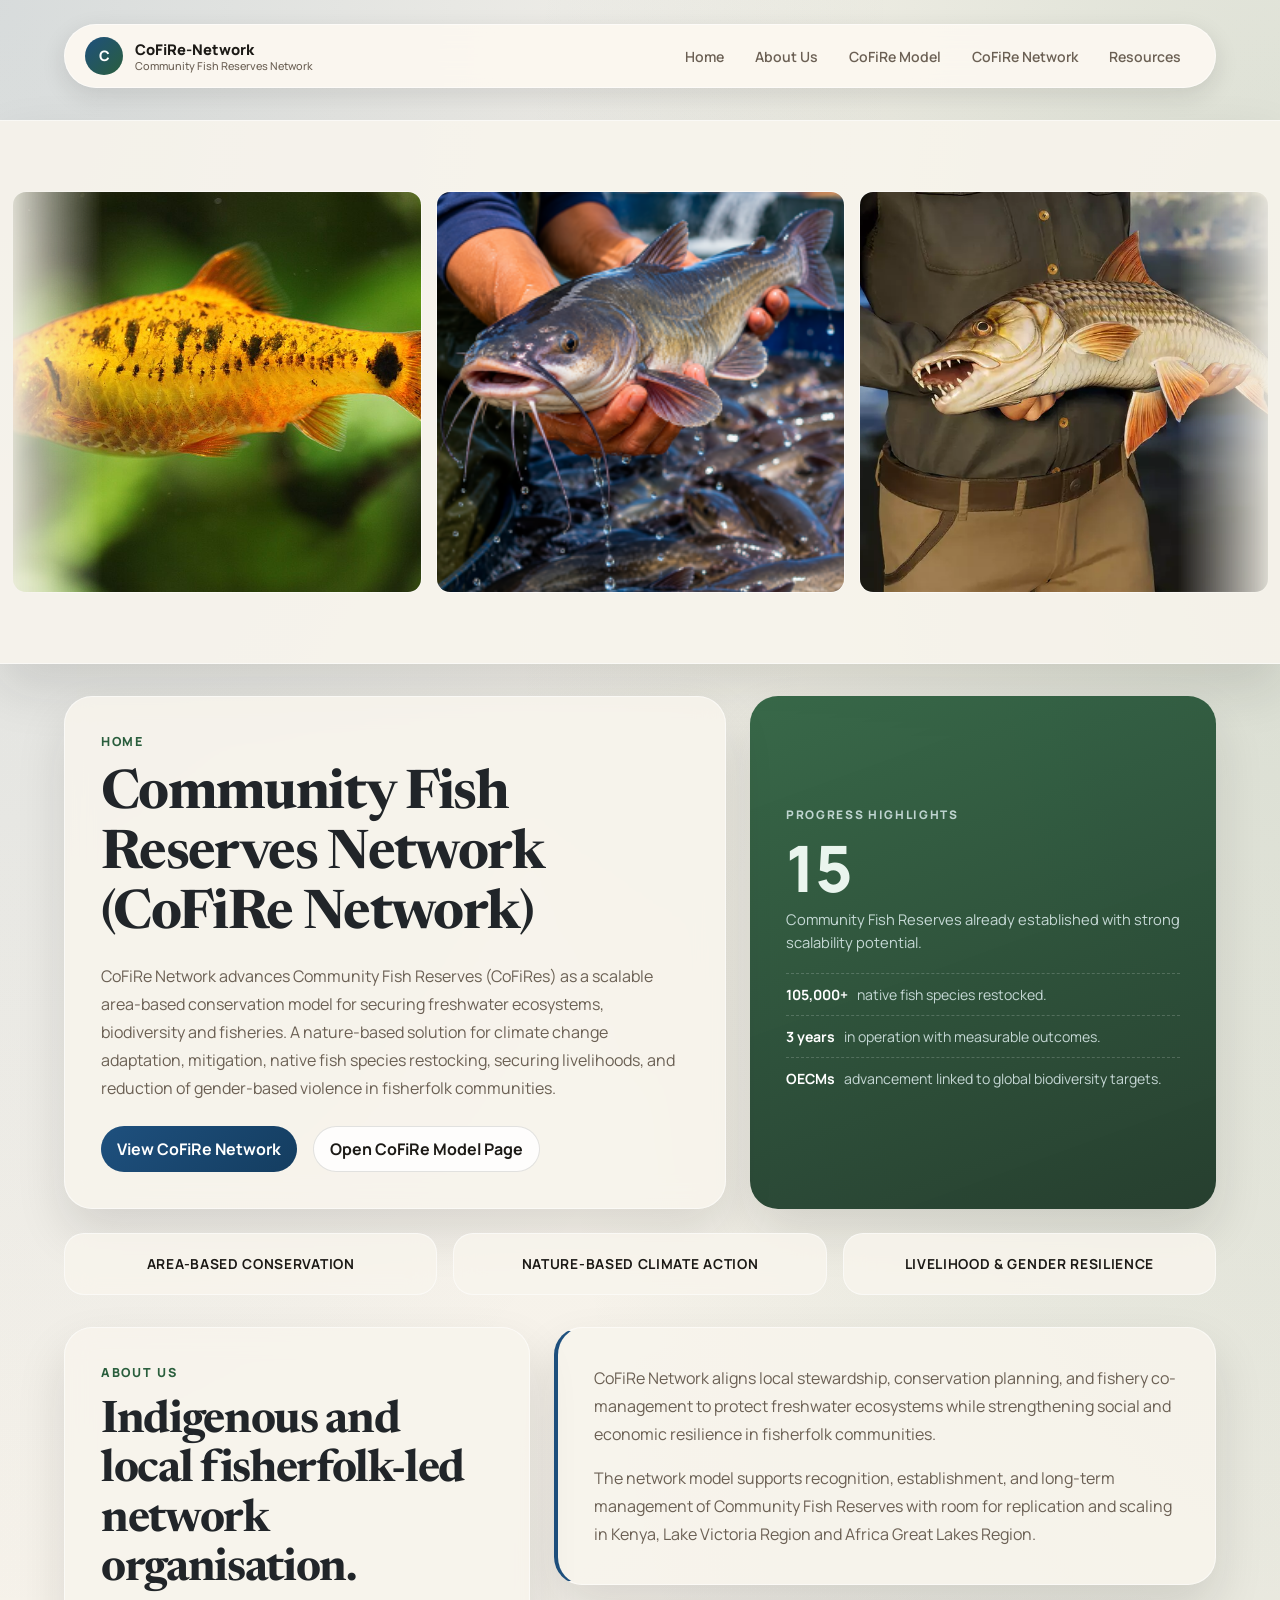
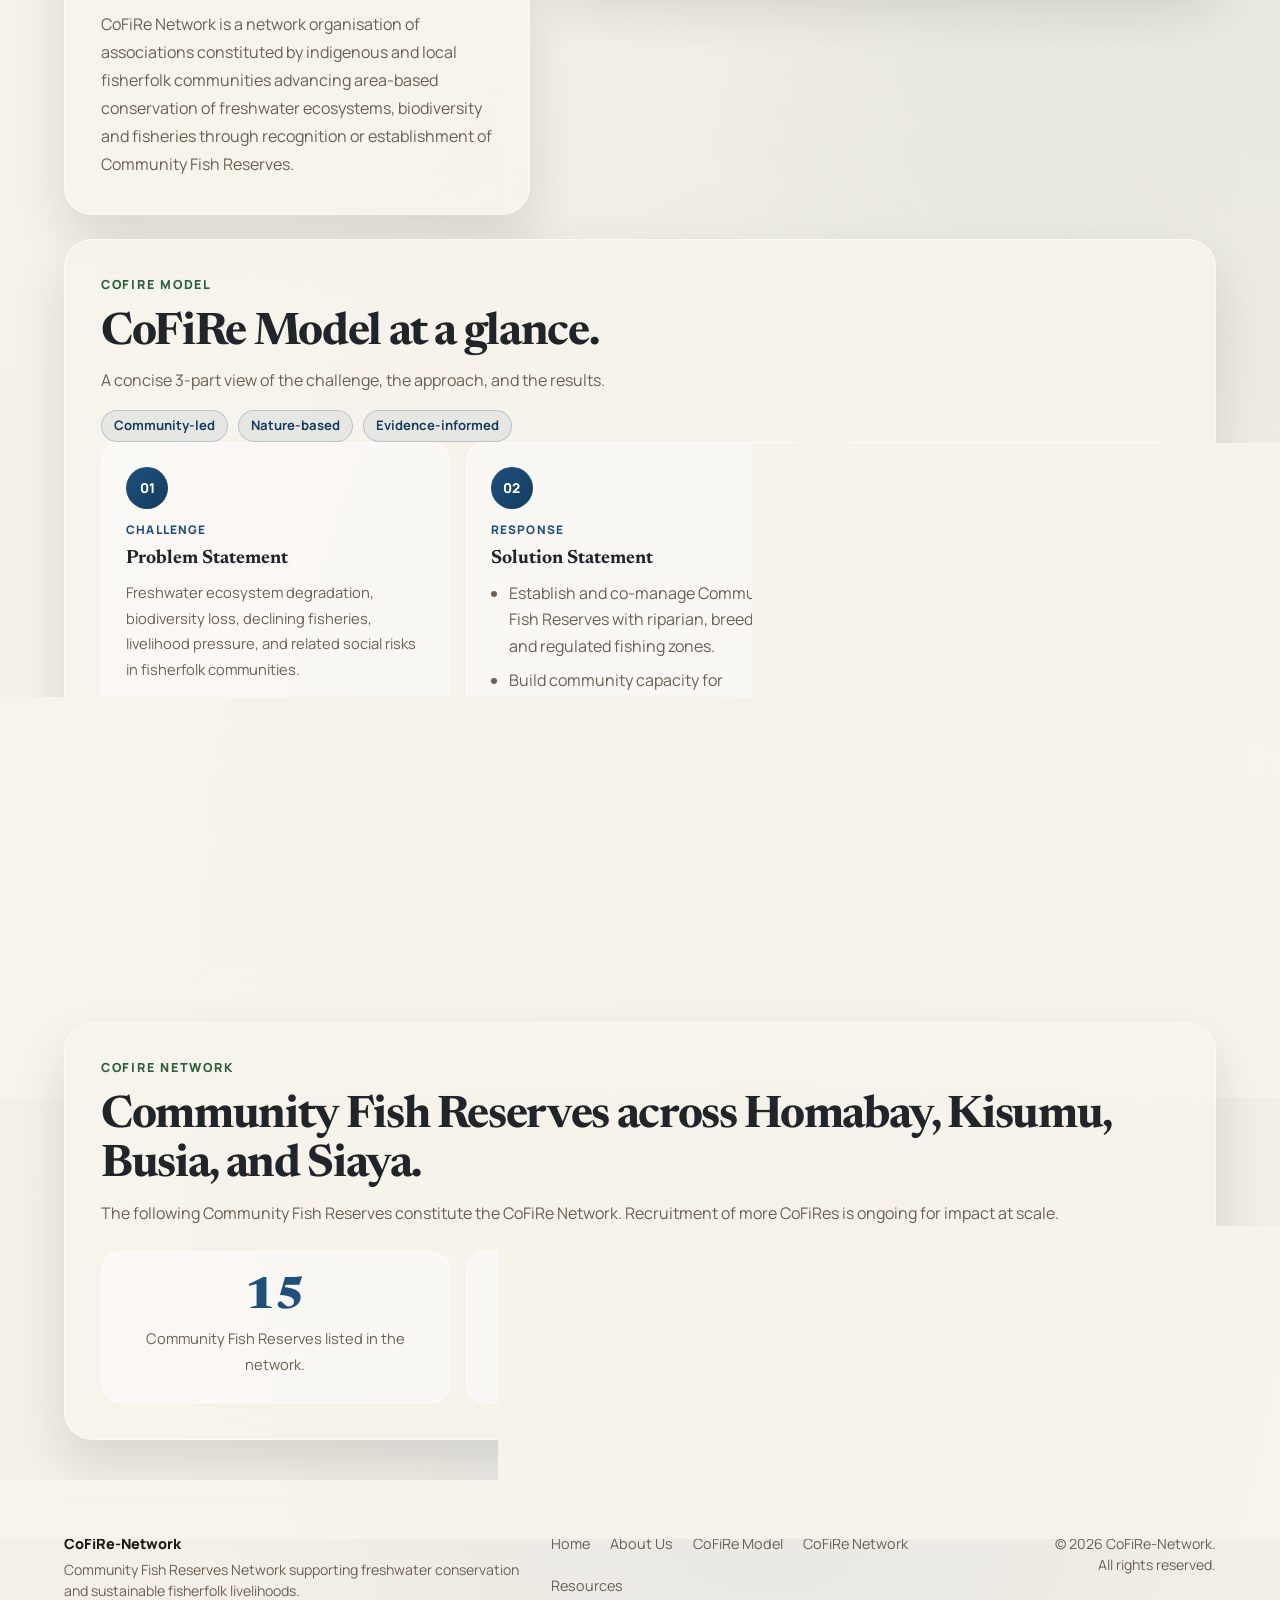
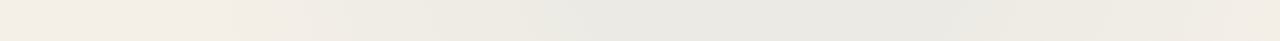
==== index.html @ bcab5641 "Resources in its own page Adding resource page removing from home page, restyling button" ====
<!DOCTYPE html>
<html lang="en">
  <head>
    <meta charset="UTF-8" />
    <meta name="viewport" content="width=device-width, initial-scale=1.0" />
    <meta http-equiv="Cache-Control" content="no-cache, no-store, must-revalidate" />
    <meta http-equiv="Pragma" content="no-cache" />
    <meta http-equiv="Expires" content="0" />
    <title>CoFiRe-Network | Community Fish Reserves Network</title>
    <meta name="description" content="Community Fish Reserves Network (CoFiRe-Network) supports community-led freshwater conservation, sustainable fishing livelihoods, and ecosystem protection." />
    <link rel="preconnect" href="https://fonts.googleapis.com" />
    <link rel="preconnect" href="https://fonts.gstatic.com" crossorigin />
    <link href="https://fonts.googleapis.com/css2?family=Manrope:wght@400;500;700;800&family=Newsreader:opsz,wght@6..72,500;6..72,700&display=swap" rel="stylesheet" />
    <link href="https://cdn.jsdelivr.net/npm/bootstrap@5.3.0/dist/css/bootstrap.min.css" rel="stylesheet" />
    <script>
      window.__assetVersion = Date.now().toString();
      document.write('<link rel="stylesheet" href="css/index.css?v=' + window.__assetVersion + '">');
    </script>
  </head>
  <body>
    <div class="page-shell">
      <div id="site-header"></div>

      <main id="top">

        <!-- Photo Runner -->
        <section class="photo-runner-section reveal" aria-label="Photo gallery">
          <div class="photo-runner" role="region" aria-label="Running photos of conservation work">
            <div class="photo-track">
              <figure class="photo-item"><img src="images/photo-1.jpg" alt="Fishing boats on calm lake waters" loading="lazy" /></figure>
              <figure class="photo-item"><img src="images/photo-2.jpg" alt="Local fishers preparing nets at shoreline" loading="lazy" /></figure>
              <figure class="photo-item"><img src="images/photo-3.jpg" alt="Community members in conservation discussion" loading="lazy" /></figure>
              <figure class="photo-item"><img src="images/photo-4.jpg" alt="Wetland vegetation and fish habitat" loading="lazy" /></figure>
              <figure class="photo-item"><img src="images/photo-5.jpg" alt="Small boat near mangrove shoreline" loading="lazy" /></figure>
              <figure class="photo-item"><img src="images/photo-6.jpg" alt="Sunset over freshwater conservation area" loading="lazy" /></figure>
              <figure class="photo-item" aria-hidden="true"><img src="images/photo-1.jpg" alt="" loading="lazy" /></figure>
              <figure class="photo-item" aria-hidden="true"><img src="images/photo-2.jpg" alt="" loading="lazy" /></figure>
              <figure class="photo-item" aria-hidden="true"><img src="images/photo-3.jpg" alt="" loading="lazy" /></figure>
              <figure class="photo-item" aria-hidden="true"><img src="images/photo-4.jpg" alt="" loading="lazy" /></figure>
              <figure class="photo-item" aria-hidden="true"><img src="images/photo-5.jpg" alt="" loading="lazy" /></figure>
              <figure class="photo-item" aria-hidden="true"><img src="images/photo-6.jpg" alt="" loading="lazy" /></figure>
            </div>
          </div>
        </section>

        <!-- Hero -->
        <section class="mb-4 reveal" id="home">
          <div class="row g-4 align-items-stretch hero-section">
            <div class="col-lg-7">
              <div class="card h-100">
                <div class="card-body d-flex flex-column justify-content-center">
                  <p class="eyebrow">Home</p>
                  <h1 class="mb-3">Community Fish Reserves Network (CoFiRe Network)</h1>
                  <p class="section-lead mb-3">
                    CoFiRe Network advances Community Fish Reserves (CoFiRes) as a scalable area-based conservation model for securing freshwater ecosystems, biodiversity and fisheries. A nature-based solution for climate change adaptation, mitigation, native fish species restocking, securing livelihoods, and reduction of gender-based violence in fisherfolk communities.
                  </p>
                  <div class="d-flex flex-wrap gap-3 mt-2">
                    <a class="btn btn-primary" href="cofire-network.html">View CoFiRe Network</a>
                    <a class="btn btn-outline-secondary" href="cofire-model.html">Open CoFiRe Model Page</a>
                  </div>
                </div>
              </div>
            </div>
            <div class="col-lg-5">
              <div class="hero-aside">
                <p class="hero-aside-title">Progress highlights</p>
                <p class="hero-big">15</p>
                <p class="hero-note">Community Fish Reserves already established with strong scalability potential.</p>
                <ul class="hero-list">
                  <li><strong>105,000+</strong> native fish species restocked.</li>
                  <li><strong>3 years</strong> in operation with measurable outcomes.</li>
                  <li><strong>OECMs</strong> advancement linked to global biodiversity targets.</li>
                </ul>
              </div>
            </div>
          </div>
        </section>

        <!-- Manifesto -->
        <div class="manifesto-strip reveal" aria-label="Key focus areas">
          <div class="manifesto-item">Area-based conservation</div>
          <div class="manifesto-item">Nature-based climate action</div>
          <div class="manifesto-item">Livelihood &amp; gender resilience</div>
        </div>

        <!-- About -->
        <section class="mb-4 reveal" id="about">
          <div class="row g-4 align-items-start">
            <div class="col-lg-5">
              <div class="card h-100">
                <div class="card-body">
                  <p class="eyebrow">About Us</p>
                  <h2 class="mb-3">Indigenous and local fisherfolk-led network organisation.</h2>
                  <p class="section-lead mb-0">
                    CoFiRe Network is a network organisation of associations constituted by indigenous and local fisherfolk communities advancing area-based conservation of freshwater ecosystems, biodiversity and fisheries through recognition or establishment of Community Fish Reserves.
                  </p>
                </div>
              </div>
            </div>
            <div class="col-lg-7">
              <div class="section-body">
                <p>
                  CoFiRe Network aligns local stewardship, conservation planning, and fishery co-management to protect freshwater ecosystems while strengthening social and economic resilience in fisherfolk communities.
                </p>
                <p>
                  The network model supports recognition, establishment, and long-term management of Community Fish Reserves with room for replication and scaling in Kenya, Lake Victoria Region and Africa Great Lakes Region.
                </p>
              </div>
            </div>
          </div>
        </section>

        <!-- CoFiRe Model Preview -->
        <section class="mb-4 reveal" id="model">
          <div class="card">
            <div class="card-body">
              <p class="eyebrow">CoFiRe Model</p>
              <h2 class="mb-2">CoFiRe Model at a glance.</h2>
              <p class="section-lead mb-3">A concise 3-part view of the challenge, the approach, and the results.</p>
              <div class="model-pill-row">
                <span>Community-led</span>
                <span>Nature-based</span>
                <span>Evidence-informed</span>
              </div>
              <div class="row g-3 mb-4">
                <div class="col-md-4">
                  <div class="impact-stat">
                    <div class="model-badge">01</div>
                    <p class="model-kicker">Challenge</p>
                    <h3 style="font-family:'Newsreader',Georgia,serif;font-size:1.2rem;font-weight:700;margin-bottom:10px;">Problem Statement</h3>
                    <p class="section-lead mb-0" style="font-size:0.92rem;">Freshwater ecosystem degradation, biodiversity loss, declining fisheries, livelihood pressure, and related social risks in fisherfolk communities.</p>
                  </div>
                </div>
                <div class="col-md-4">
                  <div class="impact-stat">
                    <div class="model-badge">02</div>
                    <p class="model-kicker">Response</p>
                    <h3 style="font-family:'Newsreader',Georgia,serif;font-size:1.2rem;font-weight:700;margin-bottom:10px;">Solution Statement</h3>
                    <ul class="model-list">
                      <li>Establish and co-manage Community Fish Reserves with riparian, breeding, and regulated fishing zones.</li>
                      <li>Build community capacity for monitoring, protection, and sustainable fisheries governance.</li>
                      <li>Scale through legal recognition, OECM alignment, and network expansion.</li>
                    </ul>
                  </div>
                </div>
                <div class="col-md-4">
                  <div class="impact-stat">
                    <div class="model-badge">03</div>
                    <p class="model-kicker">Impact</p>
                    <h3 style="font-family:'Newsreader',Georgia,serif;font-size:1.2rem;font-weight:700;margin-bottom:10px;">Achievements</h3>
                    <ul class="model-list">
                      <li>15 Community Fish Reserves established in 3 years.</li>
                      <li>Over 105,000 native fish species restocked.</li>
                      <li>Improved fishing practices, habitat condition, and local stewardship.</li>
                    </ul>
                  </div>
                </div>
              </div>
              <div class="pt-3 border-top d-flex align-items-center gap-4 flex-wrap" style="border-color:var(--line)\!important;">
                <a class="btn btn-primary" href="cofire-model.html">Read Full CoFiRe Model</a>
                <p class="section-lead mb-0" style="font-size:0.9rem;">See the complete problem statement, solution architecture, and full achievement details.</p>
              </div>
            </div>
          </div>
        </section>

        <section class="mb-4 reveal" id="network">
          <div class="card">
            <div class="card-body">
              <p class="eyebrow">CoFiRe Network</p>
              <h2 class="mb-2">Community Fish Reserves across Homabay, Kisumu, Busia, and Siaya.</h2>
              <p class="section-lead mb-4">The following Community Fish Reserves constitute the CoFiRe Network. Recruitment of more CoFiRes is ongoing for impact at scale.</p>
              <div class="row g-3">
                <div class="col-md-4">
                  <div class="impact-stat text-center">
                    <span class="stat-number">15</span>
                    <span class="section-lead" style="font-size:0.92rem;">Community Fish Reserves listed in the network.</span>
                  </div>
                </div>
                <div class="col-md-4">
                  <div class="impact-stat text-center">
                    <span class="stat-number">4</span>
                    <span class="section-lead" style="font-size:0.92rem;">Counties represented in the current network.</span>
                  </div>
                </div>
                <div class="col-md-4">
                  <div class="impact-stat d-flex flex-column justify-content-center">
                    <a href="cofire-network.html" class="btn btn-primary w-100">View Full CoFiRe Network Map &amp; Table</a>
                  </div>
                </div>
              </div>
            </div>
          </div>
        </section>

      </main>

      <div id="site-footer"></div>
    </div>

    <script src="https://cdn.jsdelivr.net/npm/bootstrap@5.3.0/dist/js/bootstrap.bundle.min.js"></script>
    <script>
      (function () {
        const v = window.__assetVersion || Date.now().toString();
        const loadScript = (src) => new Promise((resolve, reject) => {
          const s = document.createElement('script');
          s.src = src + '?v=' + v;
          s.onload = resolve;
          s.onerror = reject;
          document.body.appendChild(s);
        });
        loadScript('js/layout.js').then(() => loadScript('js/index.js')).catch(e => console.error('Asset loading failed:', e));
      })();
    </script>
  </body>
</html>
---- css/index.css ----
/* ===== BRAND TOKENS ===== */
:root {
  --bs-primary: #1e507e;
  --bs-primary-rgb: 30, 80, 126;
  --bg: #f4f0e8;
  --surface: rgba(248, 244, 236, 0.88);
  --text: #1c1a16;
  --muted: #6b6054;
  --line: rgba(28, 26, 22, 0.12);
  --accent: #1e507e;
  --accent-dark: #143d60;
  --forest: #2a5e3d;
  --shadow: 0 24px 50px rgba(28, 26, 22, 0.12);
  --radius-lg: 28px;
  --radius-md: 20px;
  --radius-sm: 14px;
  --page-pad: clamp(16px, 5vw, 80px);
}

html { scroll-behavior: smooth; }

body {
  font-family: 'Manrope', 'Avenir Next', 'Segoe UI', sans-serif;
  color: var(--text);
  background:
    radial-gradient(ellipse 70% 50% at 0% 0%, rgba(30, 80, 126, 0.15), transparent),
    radial-gradient(ellipse 60% 60% at 100% 15%, rgba(42, 94, 61, 0.15), transparent),
    radial-gradient(ellipse 50% 40% at 60% 80%, rgba(30, 80, 126, 0.08), transparent),
    linear-gradient(180deg, #f8f4ec 0%, #f4f0e8 100%);
  min-height: 100vh;
}

p, h1, h2, h3 { margin-top: 0; }
a { text-decoration: none; color: inherit; }

/* ===== LAYOUT ===== */
.page-shell {
  width: 100%;
  padding: 24px var(--page-pad) 40px;
  box-sizing: border-box;
}

/* ===== NAVBAR ===== */
.site-header {
  background: rgba(251, 247, 240, 0.96) !important;
  border-radius: 999px;
  border: 1px solid rgba(255, 255, 255, 0.55);
  backdrop-filter: blur(18px);
  box-shadow: 0 8px 24px rgba(28, 26, 22, 0.12);
  margin-bottom: 2rem;
  padding: 0.45rem 1.25rem;
}

.brand {
  display: inline-flex;
  align-items: center;
  gap: 12px;
  font-weight: 800;
  color: var(--text);
  text-decoration: none;
}

.brand-mark {
  display: inline-grid;
  place-items: center;
  width: 38px;
  height: 38px;
  border-radius: 50%;
  color: #fff;
  background: linear-gradient(135deg, var(--accent), var(--forest));
  font-size: 0.9rem;
  font-weight: 800;
  flex-shrink: 0;
}

.brand-lockup { display: flex; flex-direction: column; line-height: 1.25; }
.brand-text { font-size: 0.92rem; }
.brand-subtitle { font-size: 0.68rem; color: var(--muted); font-weight: 500; }

.navbar-toggler { border-color: rgba(30, 80, 126, 0.28) !important; }
.navbar-toggler:focus { box-shadow: 0 0 0 0.2rem rgba(30, 80, 126, 0.14); }
.navbar-toggler-icon {
  background-image: url("data:image/svg+xml,%3csvg xmlns='http://www.w3.org/2000/svg' viewBox='0 0 30 30'%3e%3cpath stroke='%231e507e' stroke-linecap='round' stroke-miterlimit='10' stroke-width='2' d='M4 7h22M4 15h22M4 23h22'/%3e%3c/svg%3e");
}

.nav-link {
  color: var(--muted) !important;
  font-weight: 600;
  font-size: 0.88rem;
  border-radius: 999px;
  padding: 0.35rem 0.85rem !important;
  transition: color 160ms, background 160ms;
}

.nav-link:hover, .nav-link.is-active {
  color: var(--text) !important;
  background: rgba(30, 80, 126, 0.08);
}

/* ===== CARDS ===== */
.card {
  background: var(--surface) !important;
  border: 1px solid rgba(255, 255, 255, 0.55) !important;
  border-radius: var(--radius-lg) !important;
  backdrop-filter: blur(14px);
  box-shadow: var(--shadow);
}

.card-body { padding: 2.25rem; }

/* ===== BUTTONS ===== */
.btn {
  display: inline-flex;
  align-items: center;
  justify-content: center;
  max-width: 100%;
  height: auto;
  white-space: normal !important;
  overflow-wrap: anywhere;
  word-break: break-word;
  text-align: center;
  line-height: 1.25;
  padding: 0.65rem 1rem !important;
}

.btn-primary {
  background: linear-gradient(135deg, var(--accent), var(--accent-dark)) !important;
  border: none !important;
  border-radius: 999px !important;
  font-weight: 700;
  min-height: 46px;
  color: #fff !important;
  transition: transform 180ms ease, box-shadow 180ms ease;
}

.btn-primary:hover, .btn-primary:focus {
  transform: translateY(-2px);
  box-shadow: 0 8px 20px rgba(30, 80, 126, 0.35) !important;
}

.btn-outline-secondary {
  border-radius: 999px !important;
  font-weight: 700;
  min-height: 46px;
  color: var(--text) !important;
  border-color: var(--line) !important;
  background: rgba(255, 255, 255, 0.8) !important;
  transition: transform 180ms ease;
}

.btn-outline-secondary:hover { transform: translateY(-2px); }

/* ===== TYPOGRAPHY ===== */
.eyebrow {
  color: var(--forest);
  font-size: 0.78rem;
  font-weight: 800;
  letter-spacing: 0.14em;
  text-transform: uppercase;
  margin-bottom: 14px;
}

h1, h2 {
  font-family: 'Newsreader', Georgia, serif;
  font-weight: 700;
  letter-spacing: -0.03em;
  line-height: 1.1;
}

h1 { font-size: clamp(2rem, 4.5vw, 3.4rem); }
h2 { font-size: clamp(1.8rem, 3.5vw, 2.8rem); }

.section-lead { color: var(--muted); line-height: 1.75; font-size: 1rem; }

/* ===== REVEAL ===== */
.reveal { opacity: 0; transform: translateY(18px); transition: opacity 500ms ease, transform 500ms ease; }
.reveal.is-visible { opacity: 1; transform: translateY(0); }

/* ===== HERO ASIDE ===== */
.hero-aside {
  background: linear-gradient(160deg, rgba(42, 94, 61, 0.93), rgba(26, 52, 36, 0.94));
  border-radius: var(--radius-lg);
  box-shadow: var(--shadow);
  padding: 2.25rem;
  color: #eaf5ee;
  height: 100%;
  min-height: clamp(380px, 55vh, 680px);
  display: flex;
  flex-direction: column;
  justify-content: center;
}

.hero-aside-title {
  color: rgba(230, 245, 247, 0.78);
  font-size: 0.74rem;
  font-weight: 800;
  letter-spacing: 0.14em;
  text-transform: uppercase;
  margin-bottom: 12px;
}

.hero-big { font-size: clamp(2.5rem, 5vw, 4rem); font-weight: 800; line-height: 1; margin-bottom: 8px; }

.hero-note { color: rgba(230, 245, 247, 0.82); line-height: 1.6; font-size: 0.92rem; margin-bottom: 18px; }

.hero-list { list-style: none; padding: 0; margin: 0; }

.hero-list li {
  padding: 10px 0;
  border-top: 1px dashed rgba(255, 255, 255, 0.18);
  color: rgba(230, 245, 247, 0.82);
  font-size: 0.88rem;
  line-height: 1.5;
}

.hero-list strong { color: #fff; margin-right: 6px; }

/* ===== PHOTO RUNNER ===== */
.photo-runner-section {
  border-radius: 0;
  padding: 70px 0;
  background: var(--surface);
  border-top: 1px solid rgba(255, 255, 255, 0.55);
  border-bottom: 1px solid rgba(255, 255, 255, 0.55);
  box-shadow: var(--shadow);
  margin-bottom: 2rem;
  margin-left: calc(-1 * var(--page-pad));
  margin-right: calc(-1 * var(--page-pad));
  overflow: hidden;
}

.photo-runner {
  overflow: hidden;
  mask-image: linear-gradient(90deg, transparent, #000 8%, #000 92%, transparent);
}

.photo-track {
  display: flex;
  width: max-content;
  gap: 14px;
  padding: 0 12px;
  animation: photo-marquee 32s linear infinite;
}

.photo-item {
  margin: 0;
  width: clamp(260px, 32vw, 410px);
  border-radius: var(--radius-sm);
  overflow: hidden;
  border: 1px solid rgba(255, 255, 255, 0.55);
  flex-shrink: 0;
}

.photo-item img { width: 100%; height: 400px; object-fit: cover; display: block; }

@keyframes photo-marquee {
  from { transform: translateX(0); }
  to { transform: translateX(-50%); }
}

/* ===== MANIFESTO STRIP ===== */
.manifesto-strip {
  display: grid;
  grid-template-columns: repeat(3, 1fr);
  gap: 16px;
  margin-bottom: 2rem;
  margin-left: calc(-1 * var(--page-pad));
  margin-right: calc(-1 * var(--page-pad));
  padding: 0 var(--page-pad);
}

.manifesto-item {
  padding: 20px;
  text-align: center;
  font-weight: 700;
  font-size: 0.86rem;
  letter-spacing: 0.05em;
  text-transform: uppercase;
  border-radius: var(--radius-md);
  background: var(--surface);
  border: 1px solid rgba(255, 255, 255, 0.55);
  backdrop-filter: blur(14px);
}

/* ===== SECTION BODY ===== */
.section-body {
  background: var(--surface);
  border: 1px solid rgba(255, 255, 255, 0.55);
  border-radius: var(--radius-lg);
  box-shadow: var(--shadow);
  padding: 2.25rem;
  border-left: 4px solid var(--accent);
  height: 100%;
}

.section-body p { color: var(--muted); line-height: 1.75; margin-bottom: 1rem; }
.section-body p:last-child { margin-bottom: 0; }

/* ===== MODEL ===== */
.model-badge {
  display: inline-grid;
  place-items: center;
  width: 42px;
  height: 42px;
  border-radius: 50%;
  font-size: 0.85rem;
  font-weight: 800;
  color: #fff;
  background: linear-gradient(135deg, var(--accent), var(--accent-dark));
  margin-bottom: 12px;
}

.model-kicker {
  color: var(--accent);
  font-size: 0.74rem;
  font-weight: 800;
  letter-spacing: 0.1em;
  text-transform: uppercase;
  margin-bottom: 8px;
}

.model-list { color: var(--muted); line-height: 1.65; padding-left: 18px; }
.model-list li { margin-bottom: 8px; }

.model-pill-row { display: flex; flex-wrap: wrap; gap: 10px; }

.model-pill-row span {
  display: inline-flex;
  align-items: center;
  min-height: 32px;
  padding: 0 12px;
  border-radius: 999px;
  border: 1px solid rgba(30, 80, 126, 0.22);
  background: rgba(30, 80, 126, 0.08);
  color: var(--accent-dark);
  font-size: 0.82rem;
  font-weight: 700;
}

/* ===== IMPACT STATS ===== */
.impact-stat {
  padding: 1.5rem;
  background: rgba(255, 255, 255, 0.45);
  border: 1px solid rgba(255, 255, 255, 0.55);
  border-radius: var(--radius-md);
  height: 100%;
}

.stat-number {
  display: block;
  font-family: 'Newsreader', Georgia, serif;
  font-size: clamp(1.8rem, 3.5vw, 2.8rem);
  font-weight: 800;
  color: var(--accent);
  line-height: 1;
  margin-bottom: 6px;
}

/* ===== RESOURCE CARD ===== */
.resource-card {
  display: flex;
  flex-direction: column;
  gap: 12px;
  padding: 1.75rem;
  background: linear-gradient(155deg, rgba(255, 255, 255, 0.65), rgba(228, 246, 249, 0.85));
  border: 1px solid rgba(255, 255, 255, 0.55);
  border-radius: var(--radius-md);
  text-decoration: none;
  color: inherit;
  transition: all 180ms ease;
}

.resource-card:hover {
  border-color: var(--accent);
  transform: translateY(-5px);
  box-shadow: 0 14px 34px rgba(30, 80, 126, 0.18);
}

.resource-icon {
  width: 52px;
  height: 52px;
  border-radius: 14px;
  background: rgba(30, 80, 126, 0.12);
  display: grid;
  place-items: center;
  font-size: 1.5rem;
}

.resource-card h3 { font-family: 'Newsreader', Georgia, serif; font-weight: 700; font-size: 1.15rem; margin: 0; }
.resource-card p { color: var(--muted); line-height: 1.6; font-size: 0.92rem; margin: 0; flex-grow: 1; }
.download-label { color: var(--accent); font-weight: 700; font-size: 0.88rem; }
.download-label::after { content: " ⬇"; }

/* ===== FOOTER ===== */
.site-footer {
  margin-top: 60px;
  padding-top: 2rem;
  border-top: 1px solid var(--line);
  color: var(--muted);
  font-size: 0.9rem;
}

.footer-title { font-weight: 800; color: var(--text); margin-bottom: 4px; }
.footer-links { display: flex; gap: 20px; flex-wrap: wrap; }
.footer-links a { color: var(--muted); transition: color 160ms; }
.footer-links a:hover { color: var(--text); }

/* ===== RESPONSIVE ===== */
@media (max-width: 768px) {
  .btn { width: 100%; }
  .manifesto-strip { grid-template-columns: 1fr; }
  .photo-item { width: 230px; }
  .photo-item img { height: 200px; }
  .hero-aside { min-height: auto; }
}

@media (max-width: 576px) {
  .page-shell { padding: 16px 16px 24px; }
  .photo-runner-section, .manifesto-strip { margin-left: -16px; margin-right: -16px; }
  .manifesto-strip { padding: 0 16px; }
  .site-header { border-radius: 16px; padding: 0.5rem 1rem; }
  .card-body { padding: 1.25rem; }
  .hero-aside { padding: 1.5rem; }
  .section-body { padding: 1.5rem; }
}
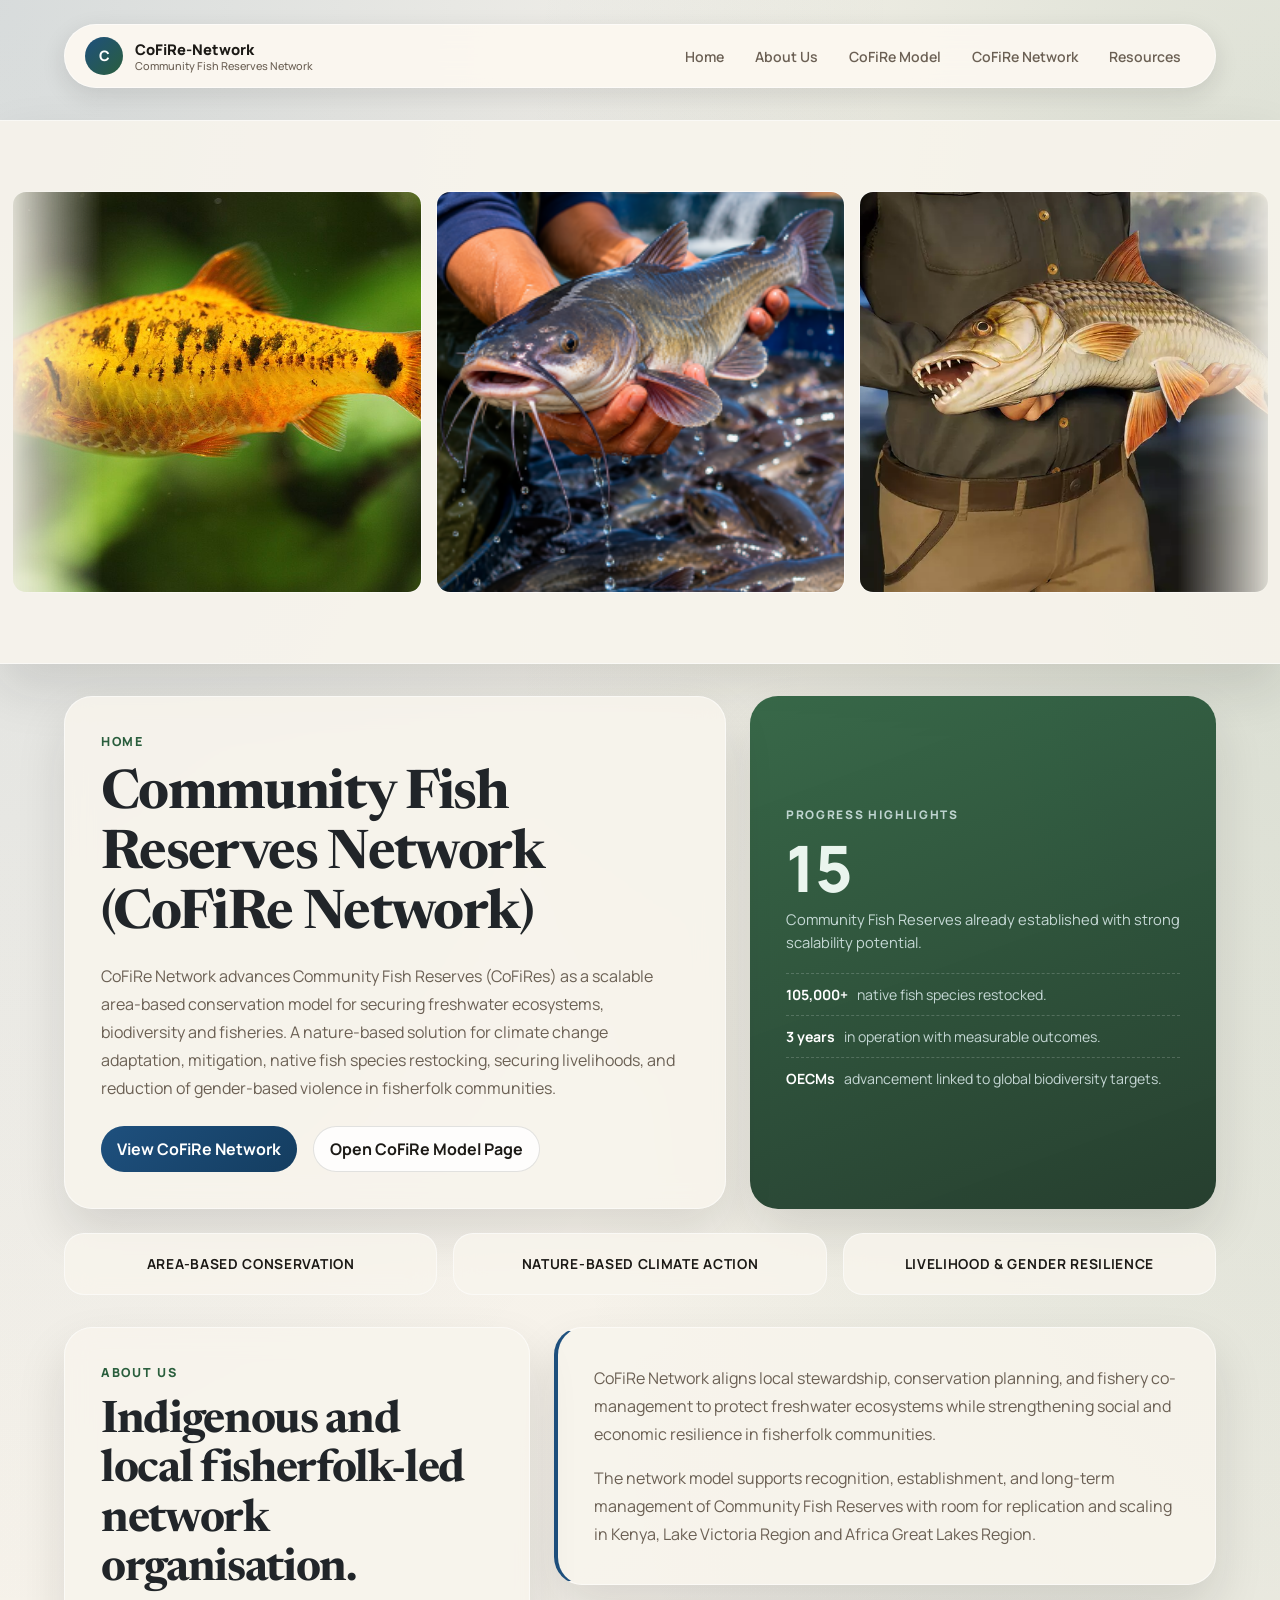
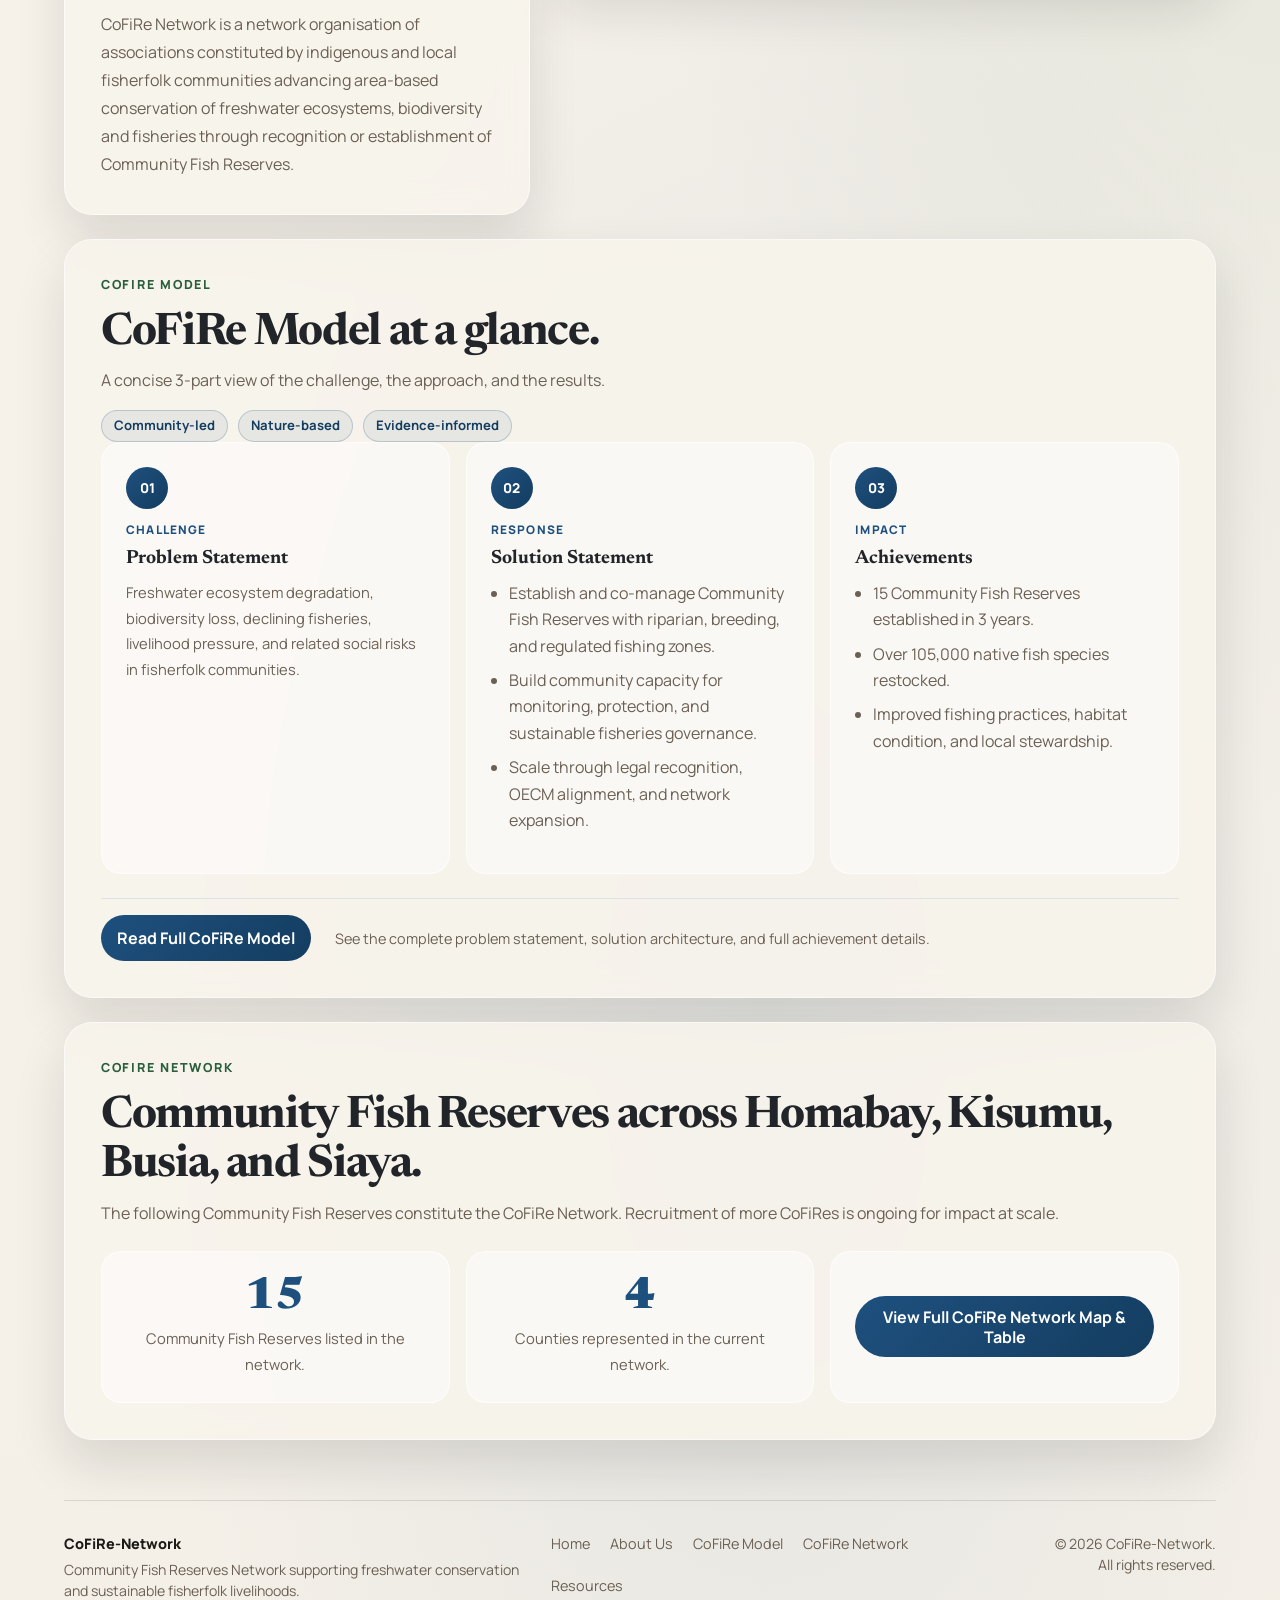
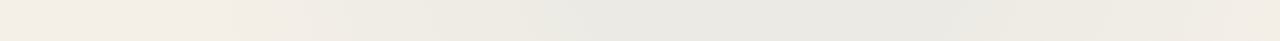
==== commit 442f0203: "Adding resources page" ====
--- a/index.html
+++ b/index.html
@@ -74,7 +74,7 @@
               </div>
             </div>
           </div>
-        </section>
+        </section> 
 
         <!-- Manifesto -->
         <div class="manifesto-strip reveal" aria-label="Key focus areas">
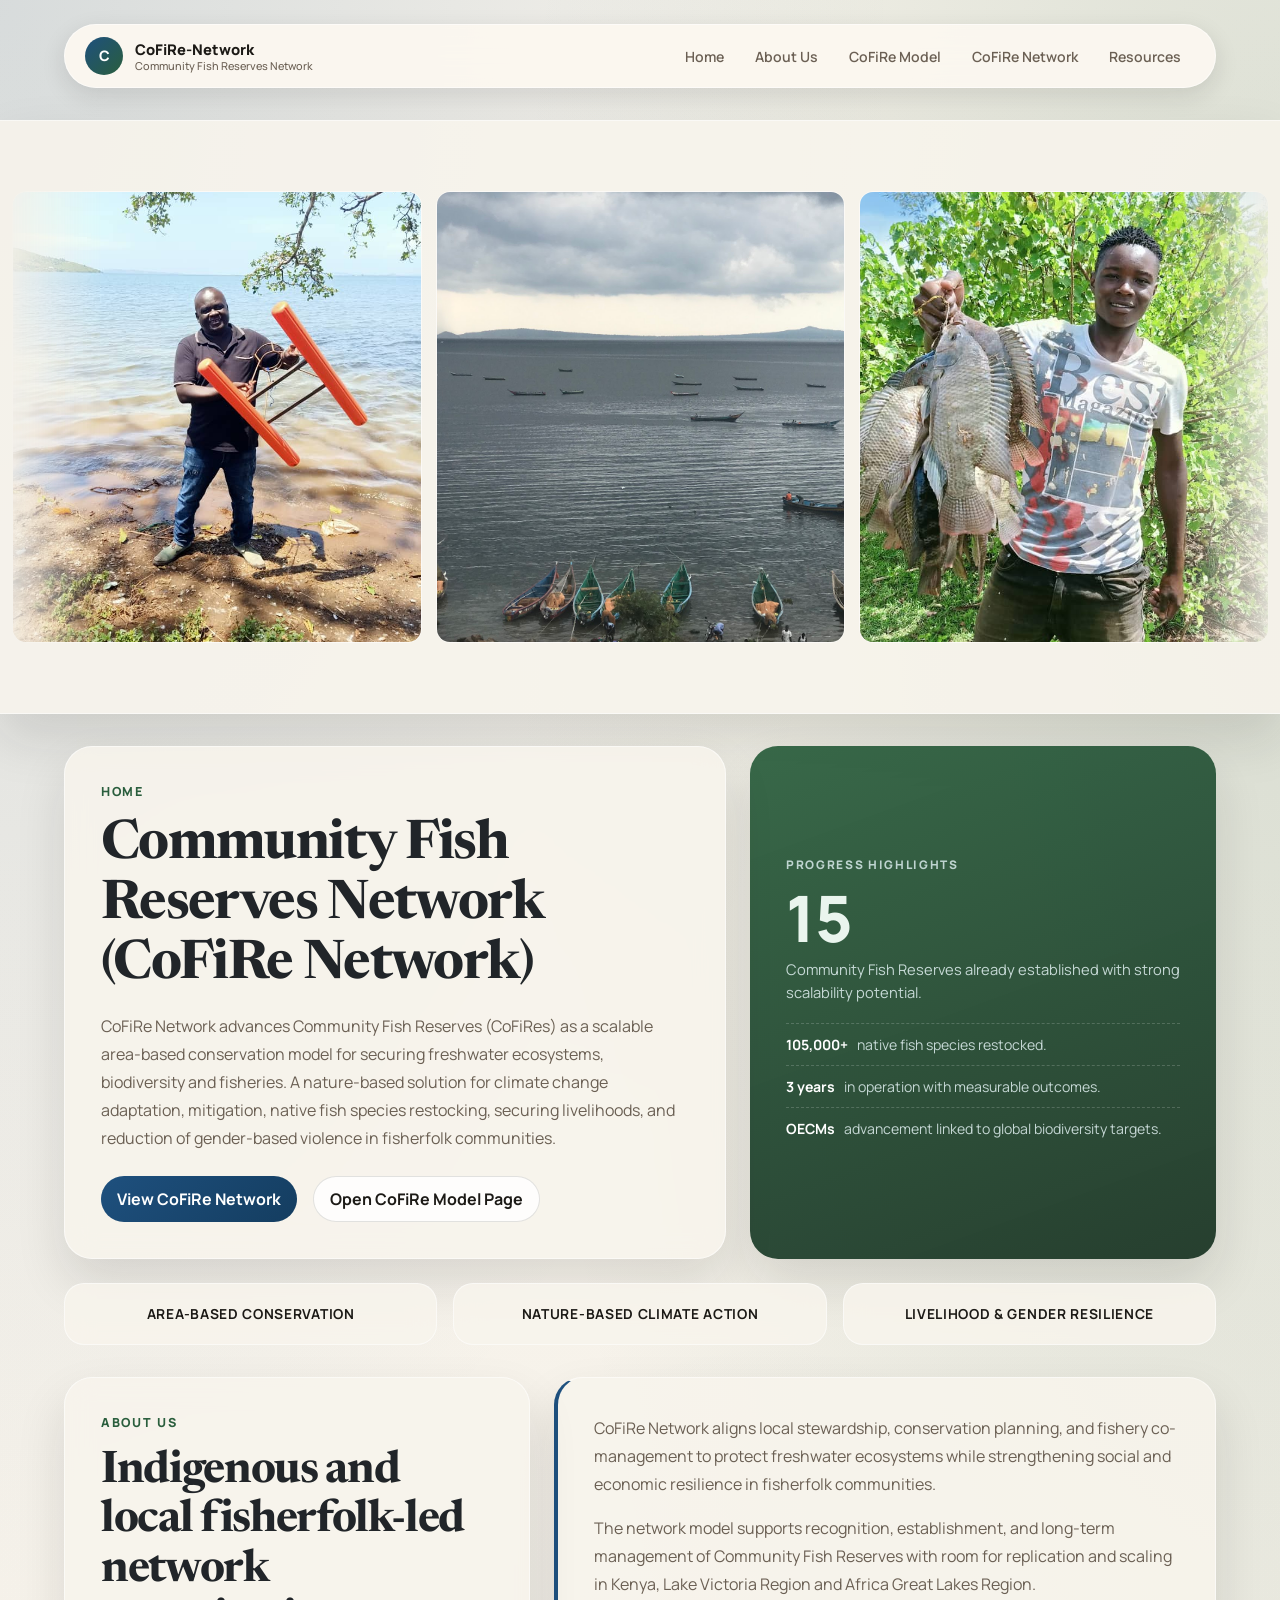
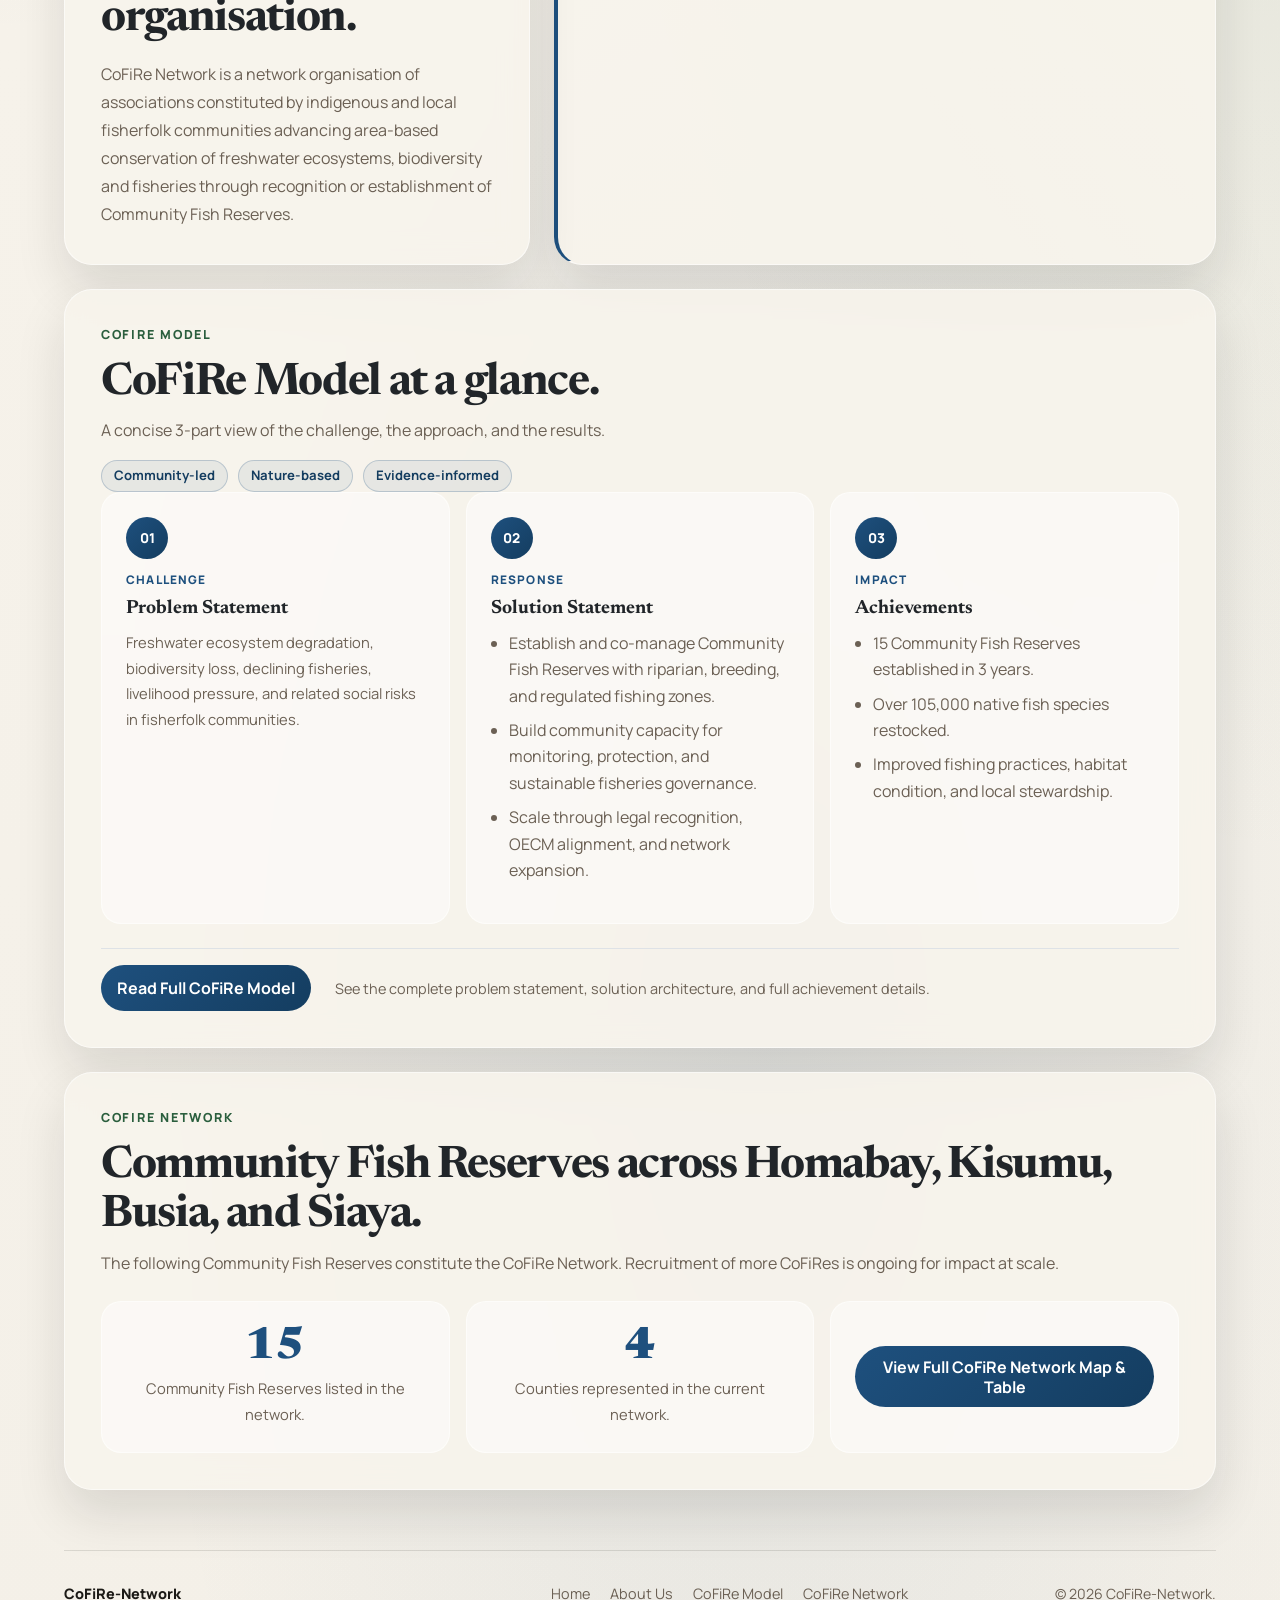
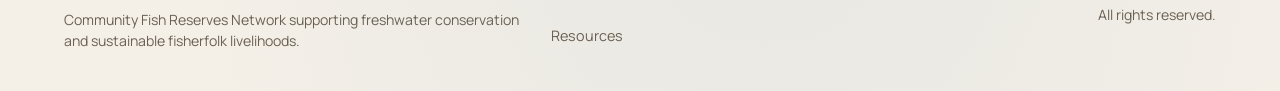
==== commit d2484dee: "Change image size" ====
--- a/index.html
+++ b/index.html
@@ -27,12 +27,12 @@
         <section class="photo-runner-section reveal" aria-label="Photo gallery">
           <div class="photo-runner" role="region" aria-label="Running photos of conservation work">
             <div class="photo-track">
-              <figure class="photo-item"><img src="images/photo-1.jpg" alt="Fishing boats on calm lake waters" loading="lazy" /></figure>
-              <figure class="photo-item"><img src="images/photo-2.jpg" alt="Local fishers preparing nets at shoreline" loading="lazy" /></figure>
-              <figure class="photo-item"><img src="images/photo-3.jpg" alt="Community members in conservation discussion" loading="lazy" /></figure>
-              <figure class="photo-item"><img src="images/photo-4.jpg" alt="Wetland vegetation and fish habitat" loading="lazy" /></figure>
-              <figure class="photo-item"><img src="images/photo-5.jpg" alt="Small boat near mangrove shoreline" loading="lazy" /></figure>
-              <figure class="photo-item"><img src="images/photo-6.jpg" alt="Sunset over freshwater conservation area" loading="lazy" /></figure>
+              <figure class="photo-item"><img src="images/photo-1.jpg" alt="Leo holding fishing equipment" loading="lazy" /></figure>
+              <figure class="photo-item"><img src="images/photo-2.jpg" alt="Fishing boats on calm lake waters" loading="lazy" /></figure>
+              <figure class="photo-item"><img src="images/photo-3.jpg" alt="Fisherman holding fish" loading="lazy" /></figure>
+              <figure class="photo-item"><img src="images/photo-4.jpg" alt="Training" loading="lazy" /></figure>
+              <figure class="photo-item"><img src="images/photo-5.jpg" alt="Fishermen returning from fishing" loading="lazy" /></figure>
+              <figure class="photo-item"><img src="images/photo-6.jpg" alt="Team photo" loading="lazy" /></figure>
               <figure class="photo-item" aria-hidden="true"><img src="images/photo-1.jpg" alt="" loading="lazy" /></figure>
               <figure class="photo-item" aria-hidden="true"><img src="images/photo-2.jpg" alt="" loading="lazy" /></figure>
               <figure class="photo-item" aria-hidden="true"><img src="images/photo-3.jpg" alt="" loading="lazy" /></figure>
@@ -83,31 +83,32 @@
           <div class="manifesto-item">Livelihood &amp; gender resilience</div>
         </div>
 
-        <!-- About -->
+                <!-- About -->
         <section class="mb-4 reveal" id="about">
-          <div class="row g-4 align-items-start">
-            <div class="col-lg-5">
-              <div class="card h-100">
-                <div class="card-body">
-                  <p class="eyebrow">About Us</p>
-                  <h2 class="mb-3">Indigenous and local fisherfolk-led network organisation.</h2>
-                  <p class="section-lead mb-0">
-                    CoFiRe Network is a network organisation of associations constituted by indigenous and local fisherfolk communities advancing area-based conservation of freshwater ecosystems, biodiversity and fisheries through recognition or establishment of Community Fish Reserves.
-                  </p>
-                </div>
-              </div>
-            </div>
-            <div class="col-lg-7">
-              <div class="section-body">
-                <p>
-                  CoFiRe Network aligns local stewardship, conservation planning, and fishery co-management to protect freshwater ecosystems while strengthening social and economic resilience in fisherfolk communities.
-                </p>
-                <p>
-                  The network model supports recognition, establishment, and long-term management of Community Fish Reserves with room for replication and scaling in Kenya, Lake Victoria Region and Africa Great Lakes Region.
-                </p>
-              </div>
-            </div>
-          </div>
+            <div class="row g-4 align-items-stretch">
+                <div class="col-lg-5 d-flex">
+                    <div class="card flex-fill">
+                        <div class="card-body">
+                            <p class="eyebrow">About Us</p>
+                            <h2 class="mb-3">Indigenous and local fisherfolk-led network organisation.</h2>
+                            <p class="section-lead mb-0">
+                                CoFiRe Network is a network organisation of associations constituted by indigenous and local fisherfolk communities advancing area-based conservation of freshwater ecosystems, biodiversity and fisheries through recognition or establishment of Community Fish Reserves.
+                            </p>
+                        </div>
+                    </div>
+                </div>
+
+                <div class="col-lg-7 d-flex">
+                    <div class="section-body flex-fill">
+                        <p>
+                            CoFiRe Network aligns local stewardship, conservation planning, and fishery co-management to protect freshwater ecosystems while strengthening social and economic resilience in fisherfolk communities.
+                        </p>
+                        <p>
+                            The network model supports recognition, establishment, and long-term management of Community Fish Reserves with room for replication and scaling in Kenya, Lake Victoria Region and Africa Great Lakes Region.
+                        </p>
+                    </div>
+                </div>
+            </div>
         </section>
 
         <!-- CoFiRe Model Preview -->
--- a/css/index.css
+++ b/css/index.css
@@ -251,7 +251,7 @@
   flex-shrink: 0;
 }
 
-.photo-item img { width: 100%; height: 400px; object-fit: cover; display: block; }
+.photo-item img { width: 100%; height: 450px; object-fit: cover; display: block; }
 
 @keyframes photo-marquee {
   from { transform: translateX(0); }
@@ -423,3 +423,4 @@
   .hero-aside { padding: 1.5rem; }
   .section-body { padding: 1.5rem; }
 }
+
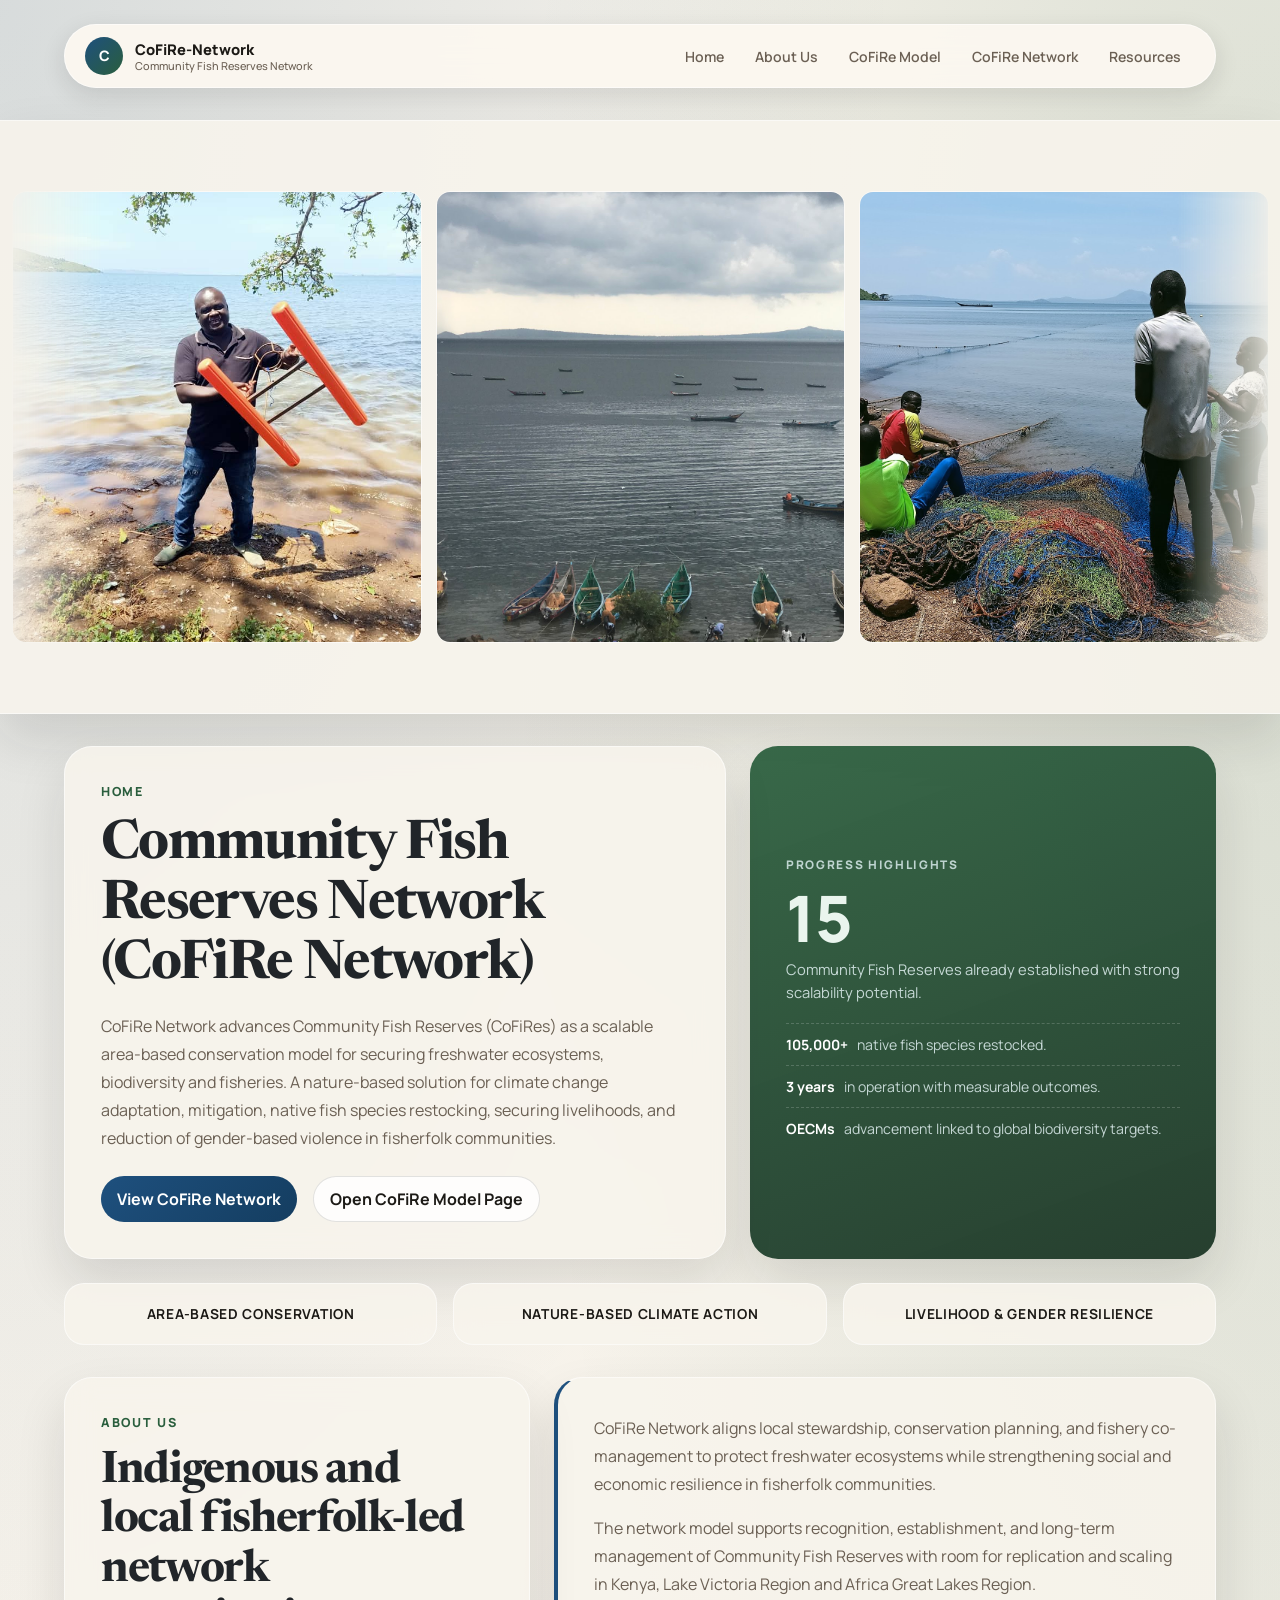
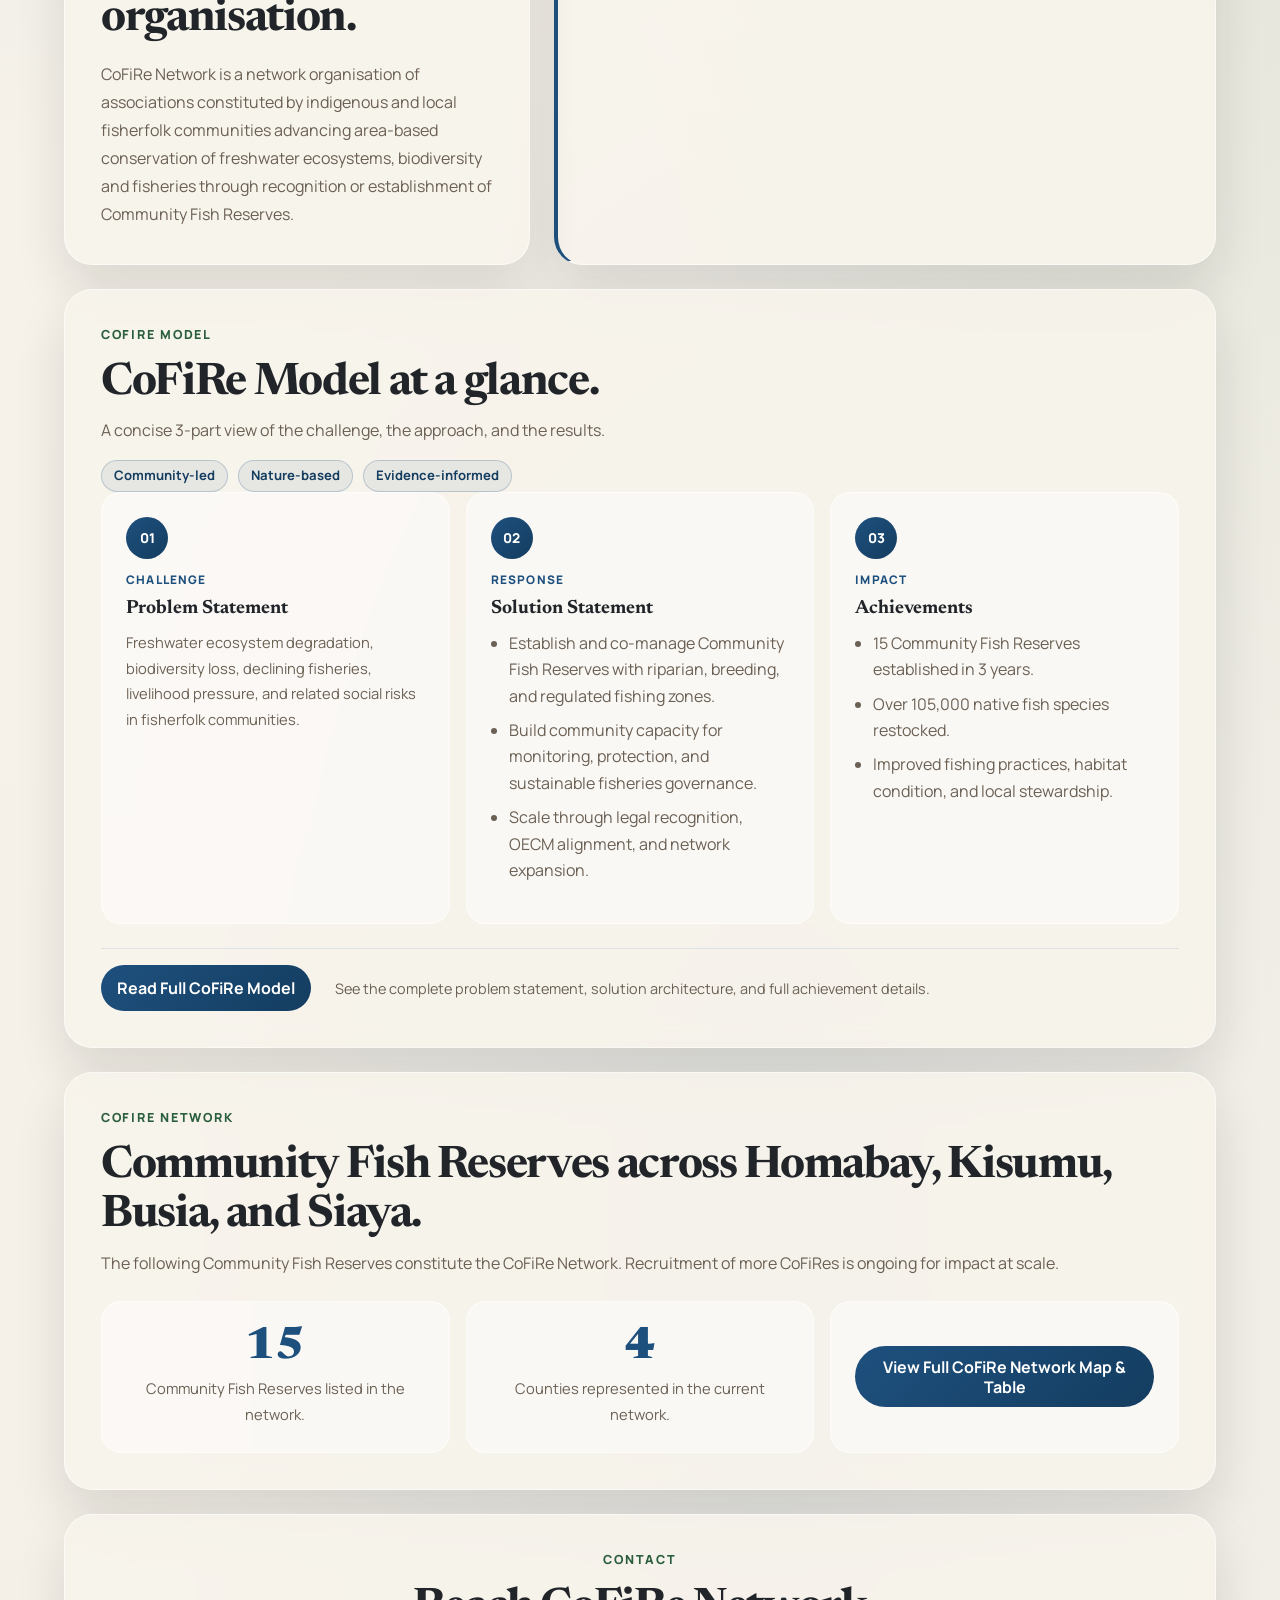
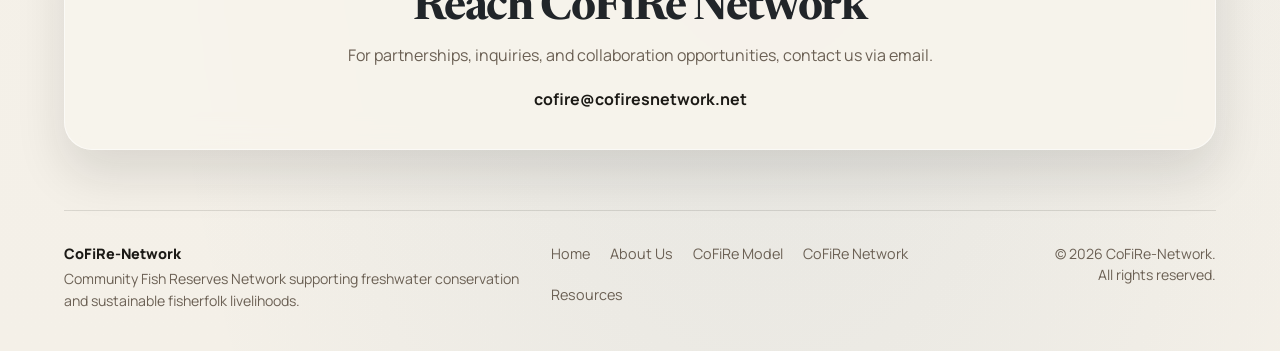
==== commit cb9e85de: "Change in contact section" ====
--- a/index.html
+++ b/index.html
@@ -29,16 +29,19 @@
             <div class="photo-track">
               <figure class="photo-item"><img src="images/photo-1.jpg" alt="Leo holding fishing equipment" loading="lazy" /></figure>
               <figure class="photo-item"><img src="images/photo-2.jpg" alt="Fishing boats on calm lake waters" loading="lazy" /></figure>
-              <figure class="photo-item"><img src="images/photo-3.jpg" alt="Fisherman holding fish" loading="lazy" /></figure>
+              <figure class="photo-item"><img src="images/photo-3.jpg" alt="Fishing net in the lake" loading="lazy" /></figure>
               <figure class="photo-item"><img src="images/photo-4.jpg" alt="Training" loading="lazy" /></figure>
               <figure class="photo-item"><img src="images/photo-5.jpg" alt="Fishermen returning from fishing" loading="lazy" /></figure>
               <figure class="photo-item"><img src="images/photo-6.jpg" alt="Team photo" loading="lazy" /></figure>
+              <figure class="photo-item"><img src="images/photo-7.jpg" alt="Community meeting" loading="lazy" /></figure>
+              <figure class="photo-item" aria-hidden="true"><img src="images/photo-1.jpg" alt="" loading="lazy" /></figure>
               <figure class="photo-item" aria-hidden="true"><img src="images/photo-1.jpg" alt="" loading="lazy" /></figure>
               <figure class="photo-item" aria-hidden="true"><img src="images/photo-2.jpg" alt="" loading="lazy" /></figure>
               <figure class="photo-item" aria-hidden="true"><img src="images/photo-3.jpg" alt="" loading="lazy" /></figure>
               <figure class="photo-item" aria-hidden="true"><img src="images/photo-4.jpg" alt="" loading="lazy" /></figure>
               <figure class="photo-item" aria-hidden="true"><img src="images/photo-5.jpg" alt="" loading="lazy" /></figure>
               <figure class="photo-item" aria-hidden="true"><img src="images/photo-6.jpg" alt="" loading="lazy" /></figure>
+              <figure class="photo-item" aria-hidden="true"><img src="images/photo-7.jpg" alt="" loading="lazy" /></figure>
             </div>
           </div>
         </section>
@@ -190,6 +193,17 @@
                   </div>
                 </div>
               </div>
+            </div>
+          </div>
+        </section>
+
+        <section class="mb-4 reveal" id="contact">
+          <div class="card">
+            <div class="card-body text-center">
+              <p class="eyebrow">Contact</p>
+              <h2 class="mb-2">Reach CoFiRe Network</h2>
+              <p class="section-lead mb-3">For partnerships, inquiries, and collaboration opportunities, contact us via email.</p>
+              <a class="section-lead mb-0 d-inline-block" href="mailto:cofire@cofiresnetwork.net" style="font-size:1rem;font-weight:700;color:var(--text);">cofire@cofiresnetwork.net</a>
             </div>
           </div>
         </section>
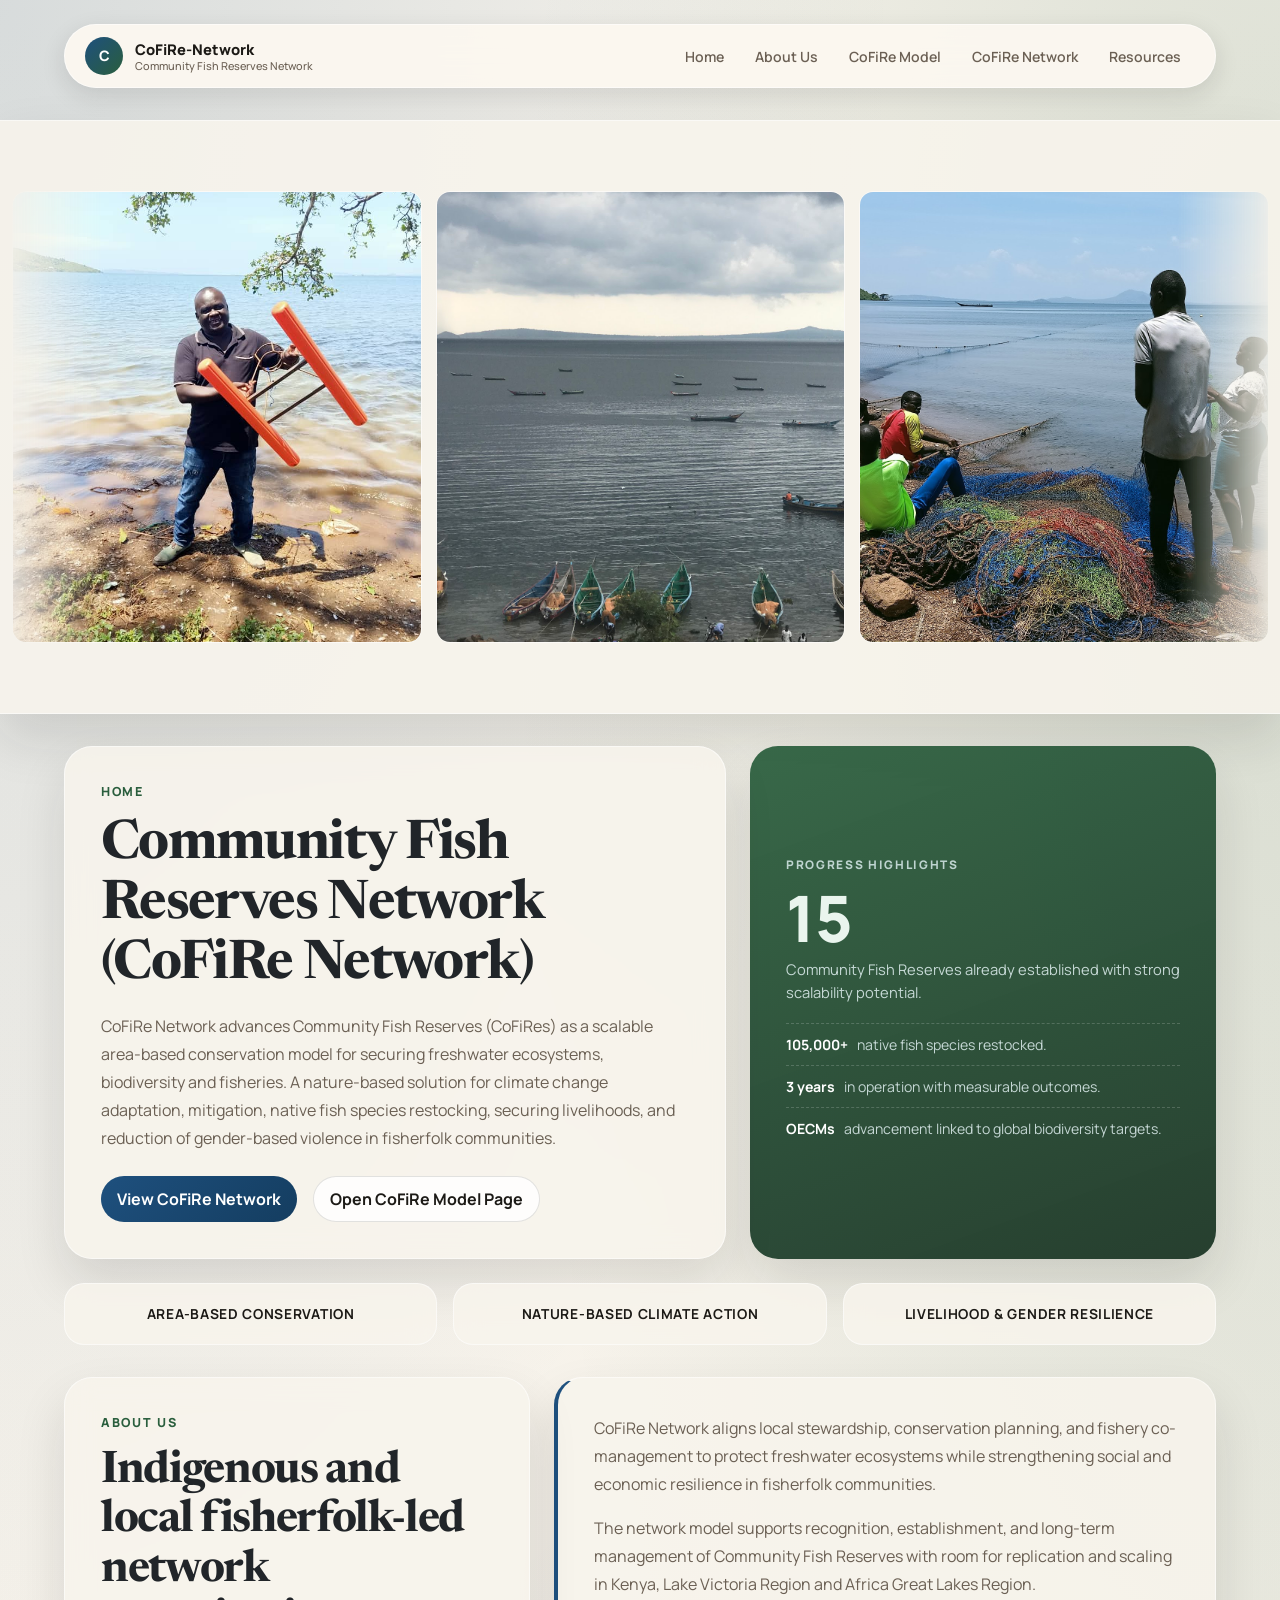
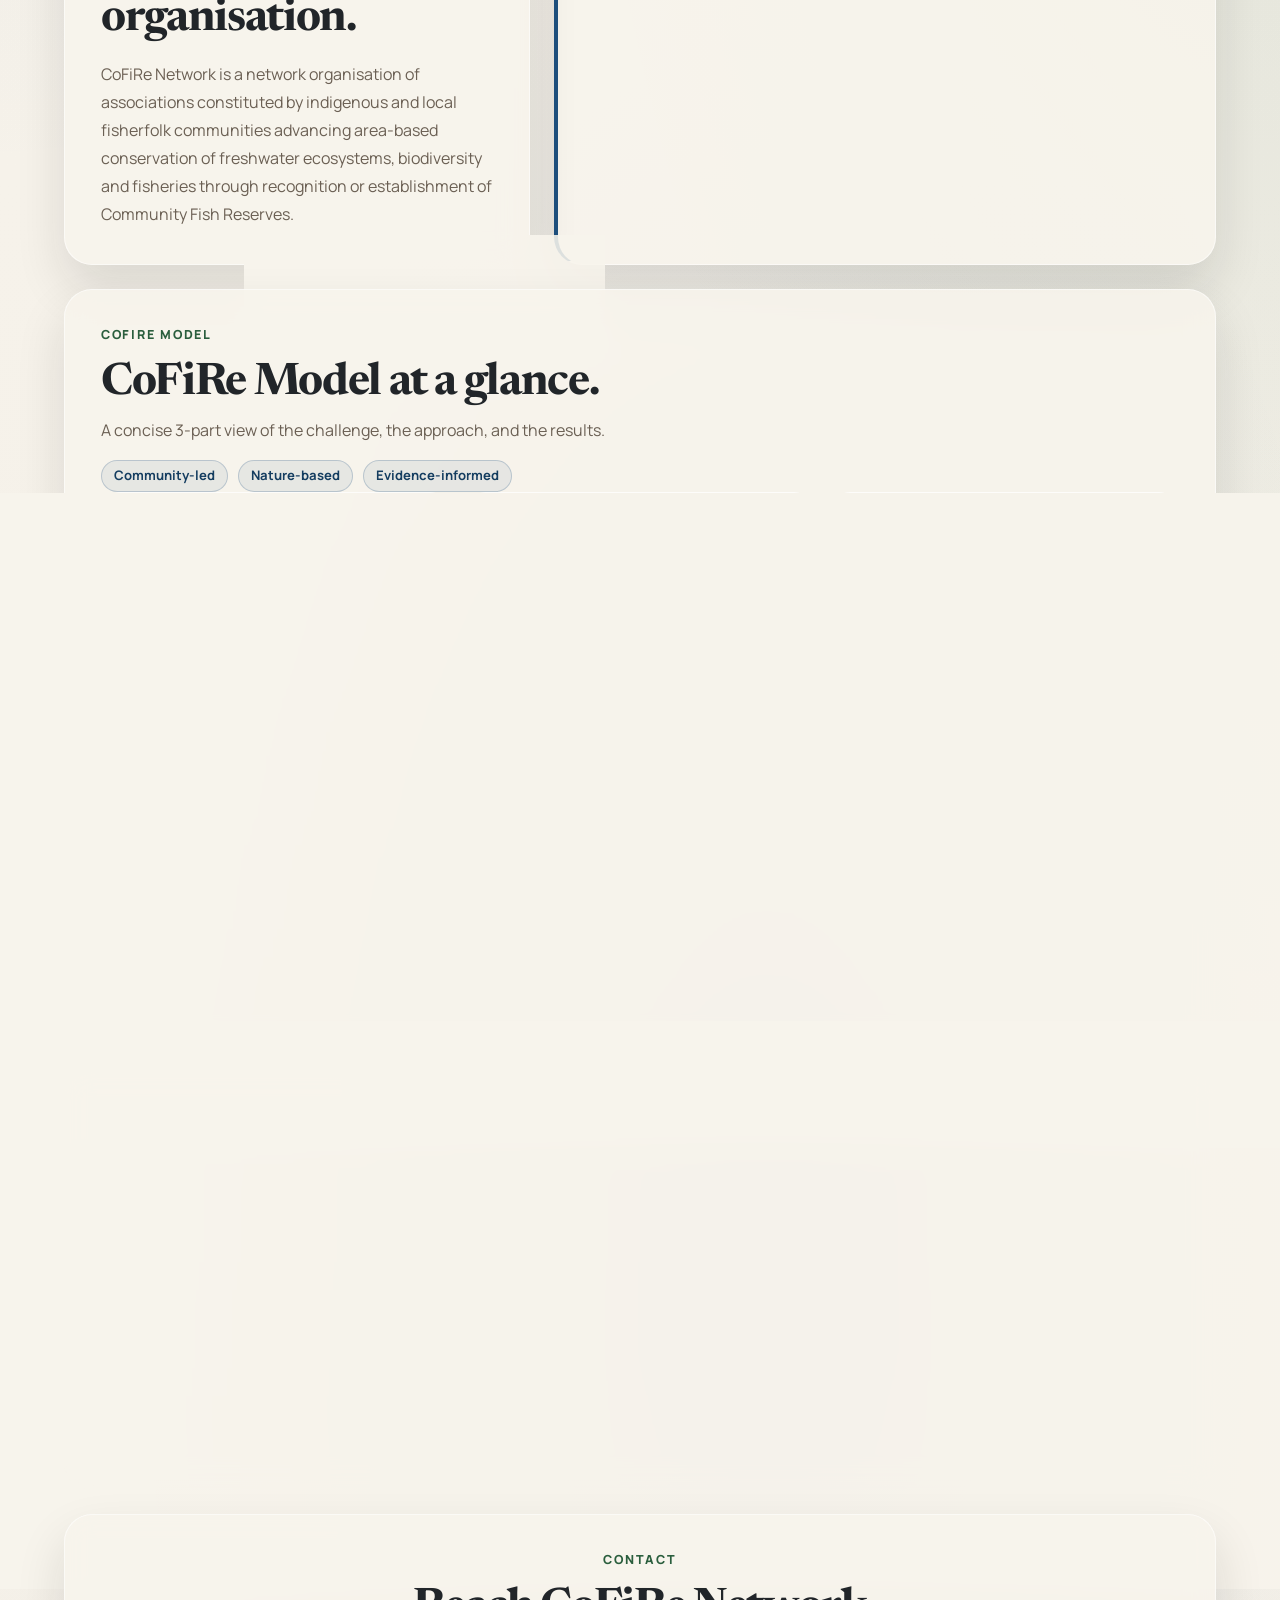
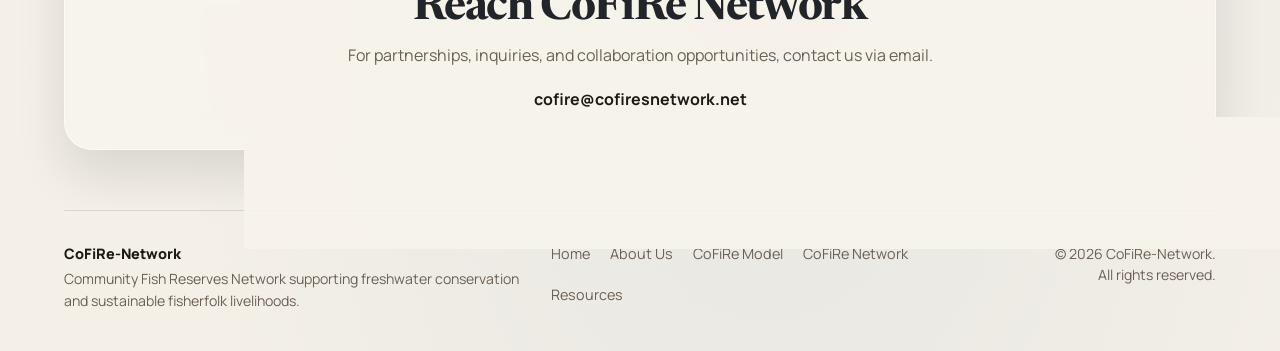
==== commit 23a5aa47: "image repeatition fix" ====
--- a/index.html
+++ b/index.html
@@ -35,7 +35,6 @@
               <figure class="photo-item"><img src="images/photo-6.jpg" alt="Team photo" loading="lazy" /></figure>
               <figure class="photo-item"><img src="images/photo-7.jpg" alt="Community meeting" loading="lazy" /></figure>
               <figure class="photo-item" aria-hidden="true"><img src="images/photo-1.jpg" alt="" loading="lazy" /></figure>
-              <figure class="photo-item" aria-hidden="true"><img src="images/photo-1.jpg" alt="" loading="lazy" /></figure>
               <figure class="photo-item" aria-hidden="true"><img src="images/photo-2.jpg" alt="" loading="lazy" /></figure>
               <figure class="photo-item" aria-hidden="true"><img src="images/photo-3.jpg" alt="" loading="lazy" /></figure>
               <figure class="photo-item" aria-hidden="true"><img src="images/photo-4.jpg" alt="" loading="lazy" /></figure>
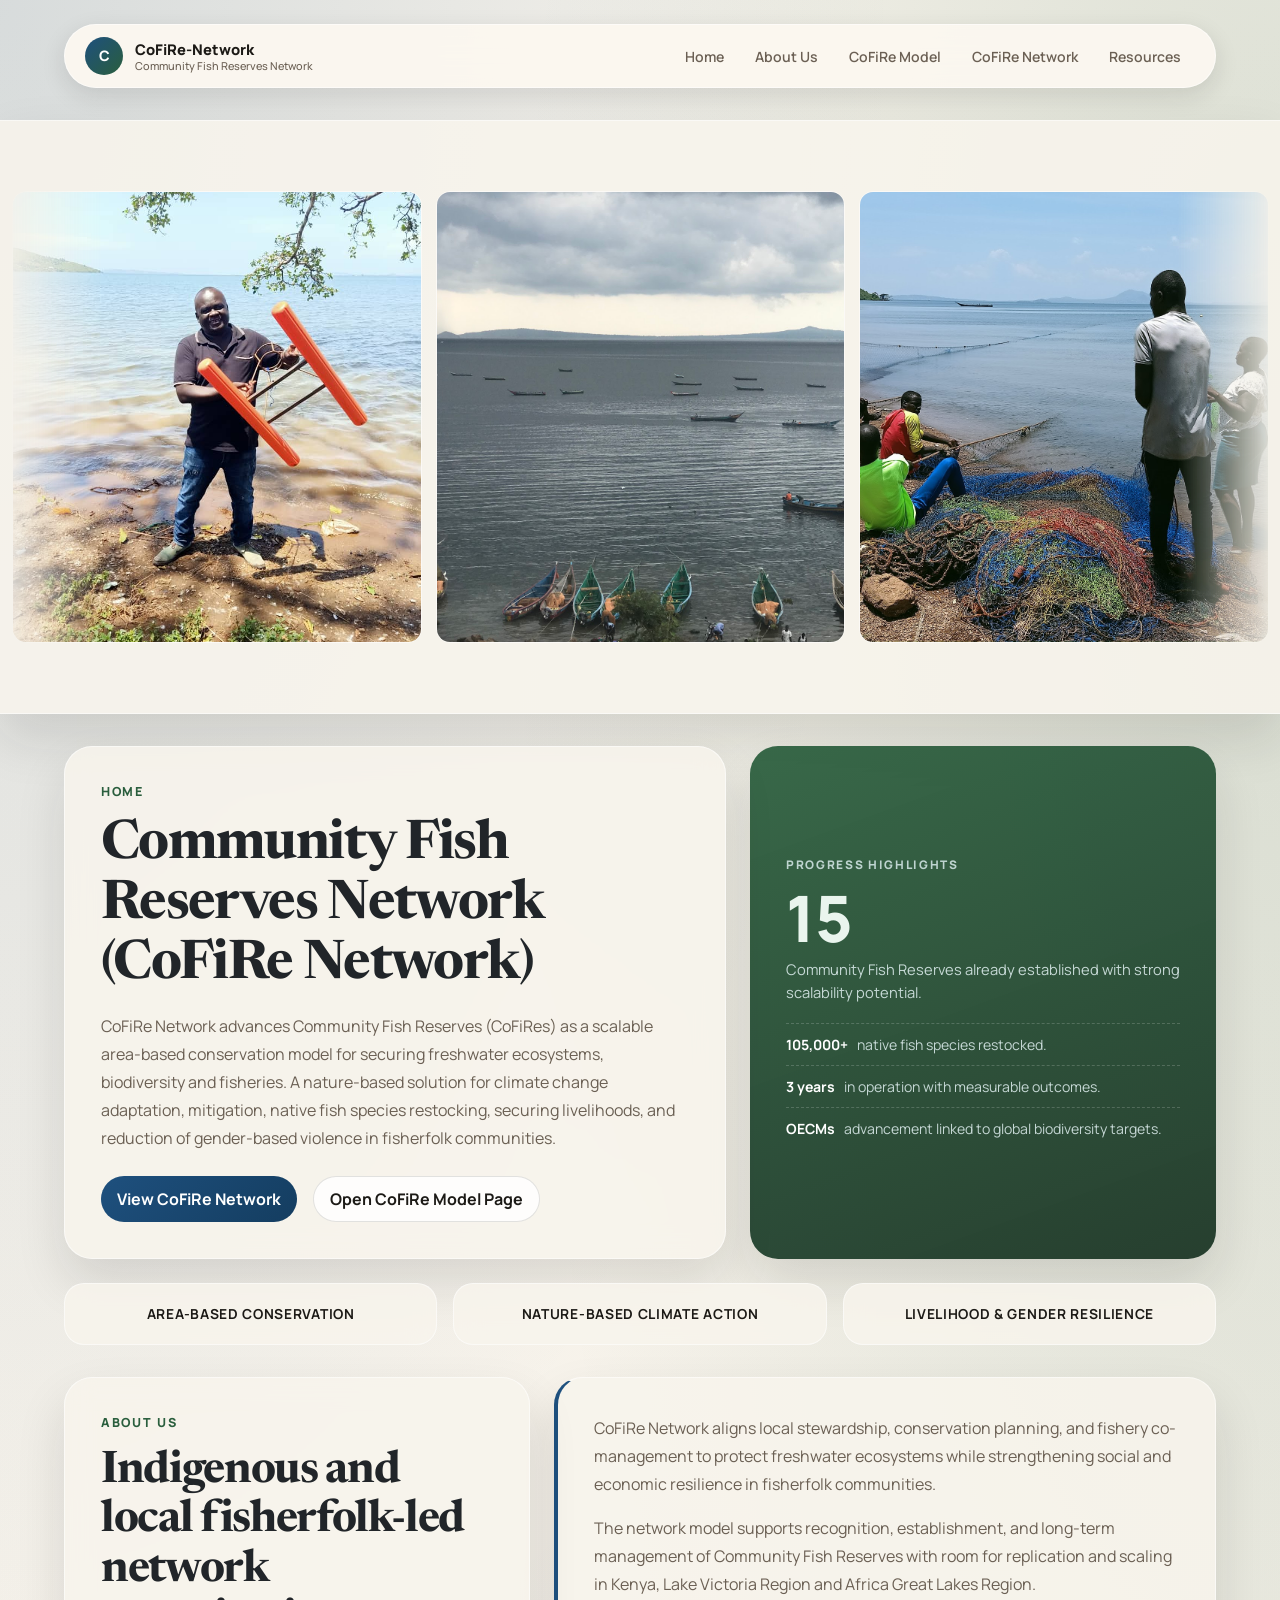
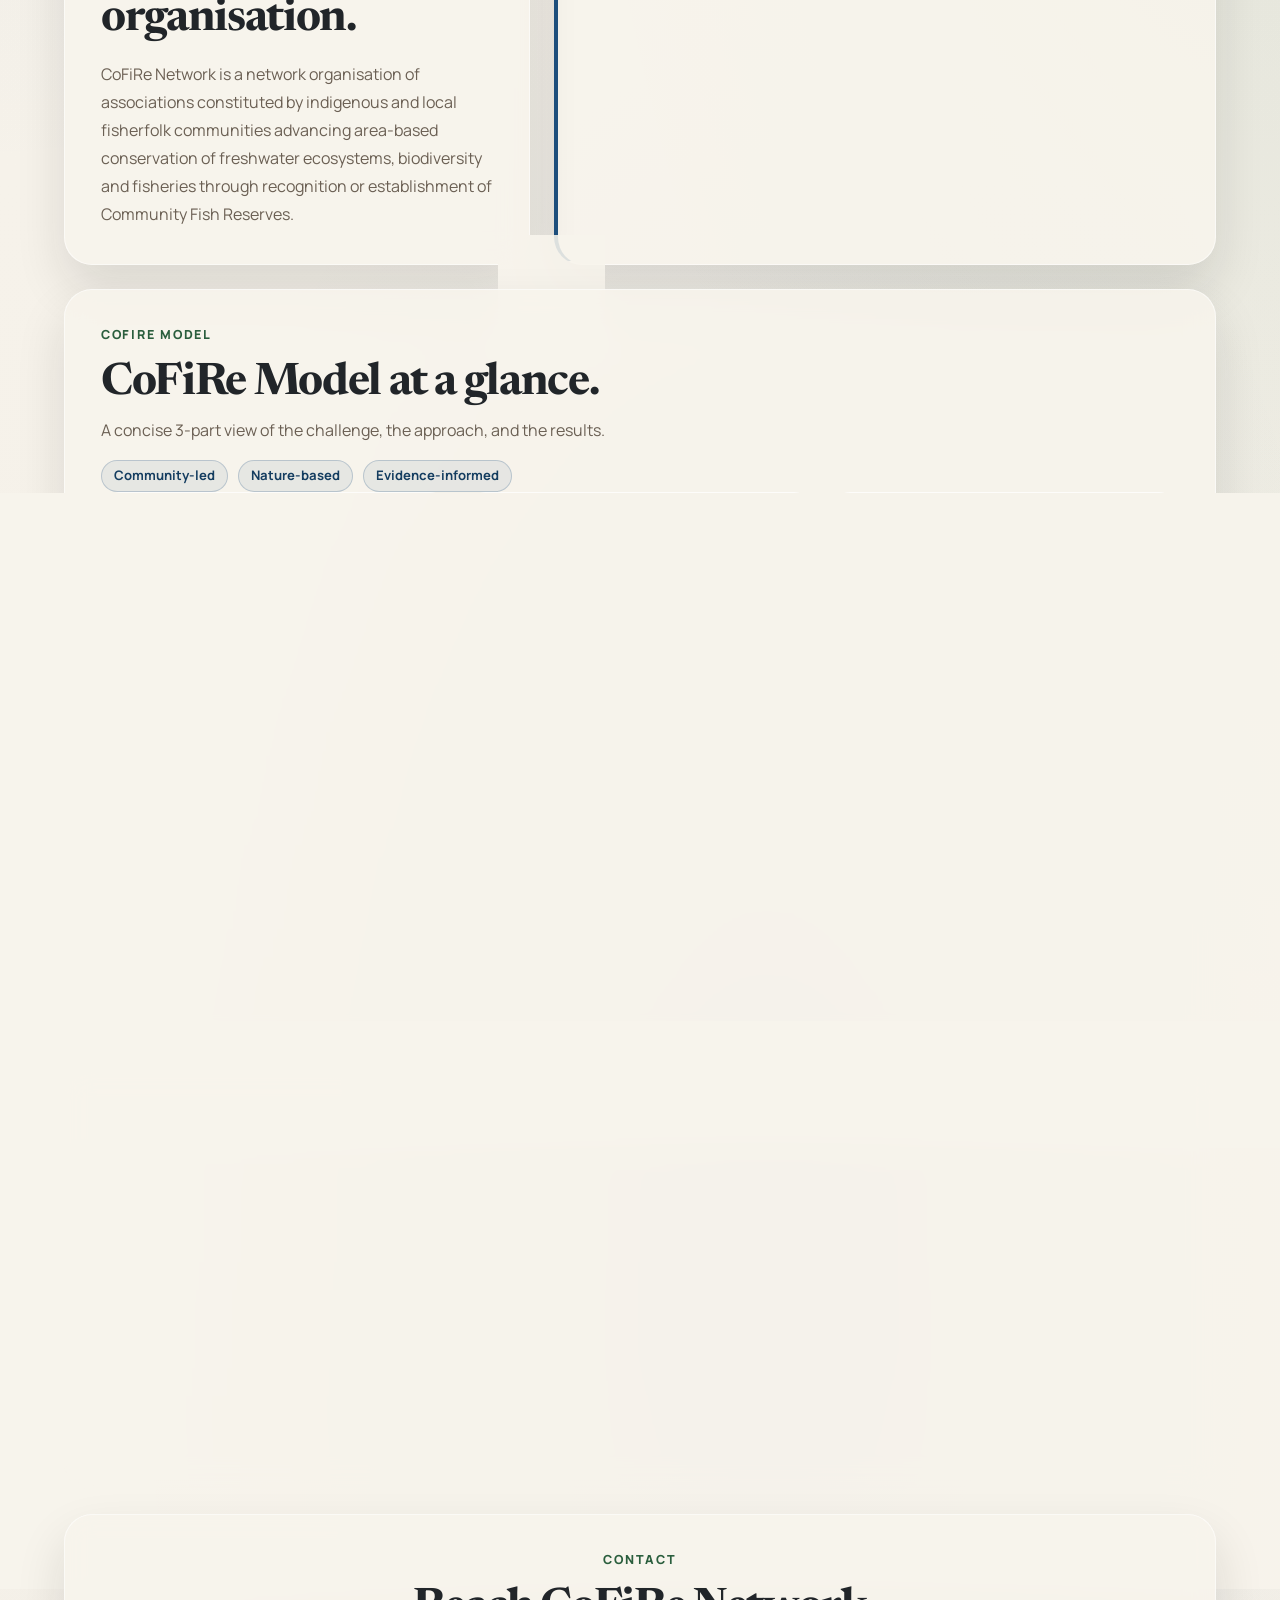
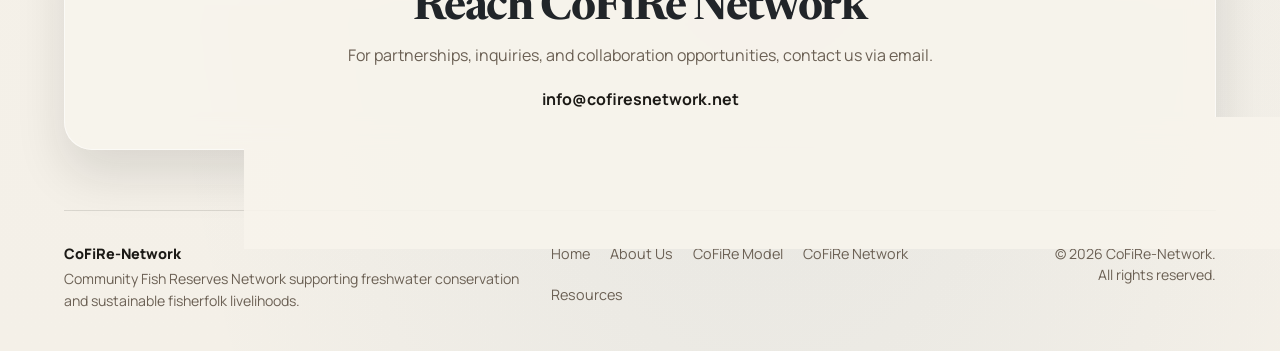
==== commit 95991540: "Updating contact" ====
--- a/index.html
+++ b/index.html
@@ -202,7 +202,7 @@
               <p class="eyebrow">Contact</p>
               <h2 class="mb-2">Reach CoFiRe Network</h2>
               <p class="section-lead mb-3">For partnerships, inquiries, and collaboration opportunities, contact us via email.</p>
-              <a class="section-lead mb-0 d-inline-block" href="mailto:cofire@cofiresnetwork.net" style="font-size:1rem;font-weight:700;color:var(--text);">cofire@cofiresnetwork.net</a>
+              <a class="section-lead mb-0 d-inline-block" href="mailto:info@cofiresnetwork.net" style="font-size:1rem;font-weight:700;color:var(--text);">info@cofiresnetwork.net</a>
             </div>
           </div>
         </section>
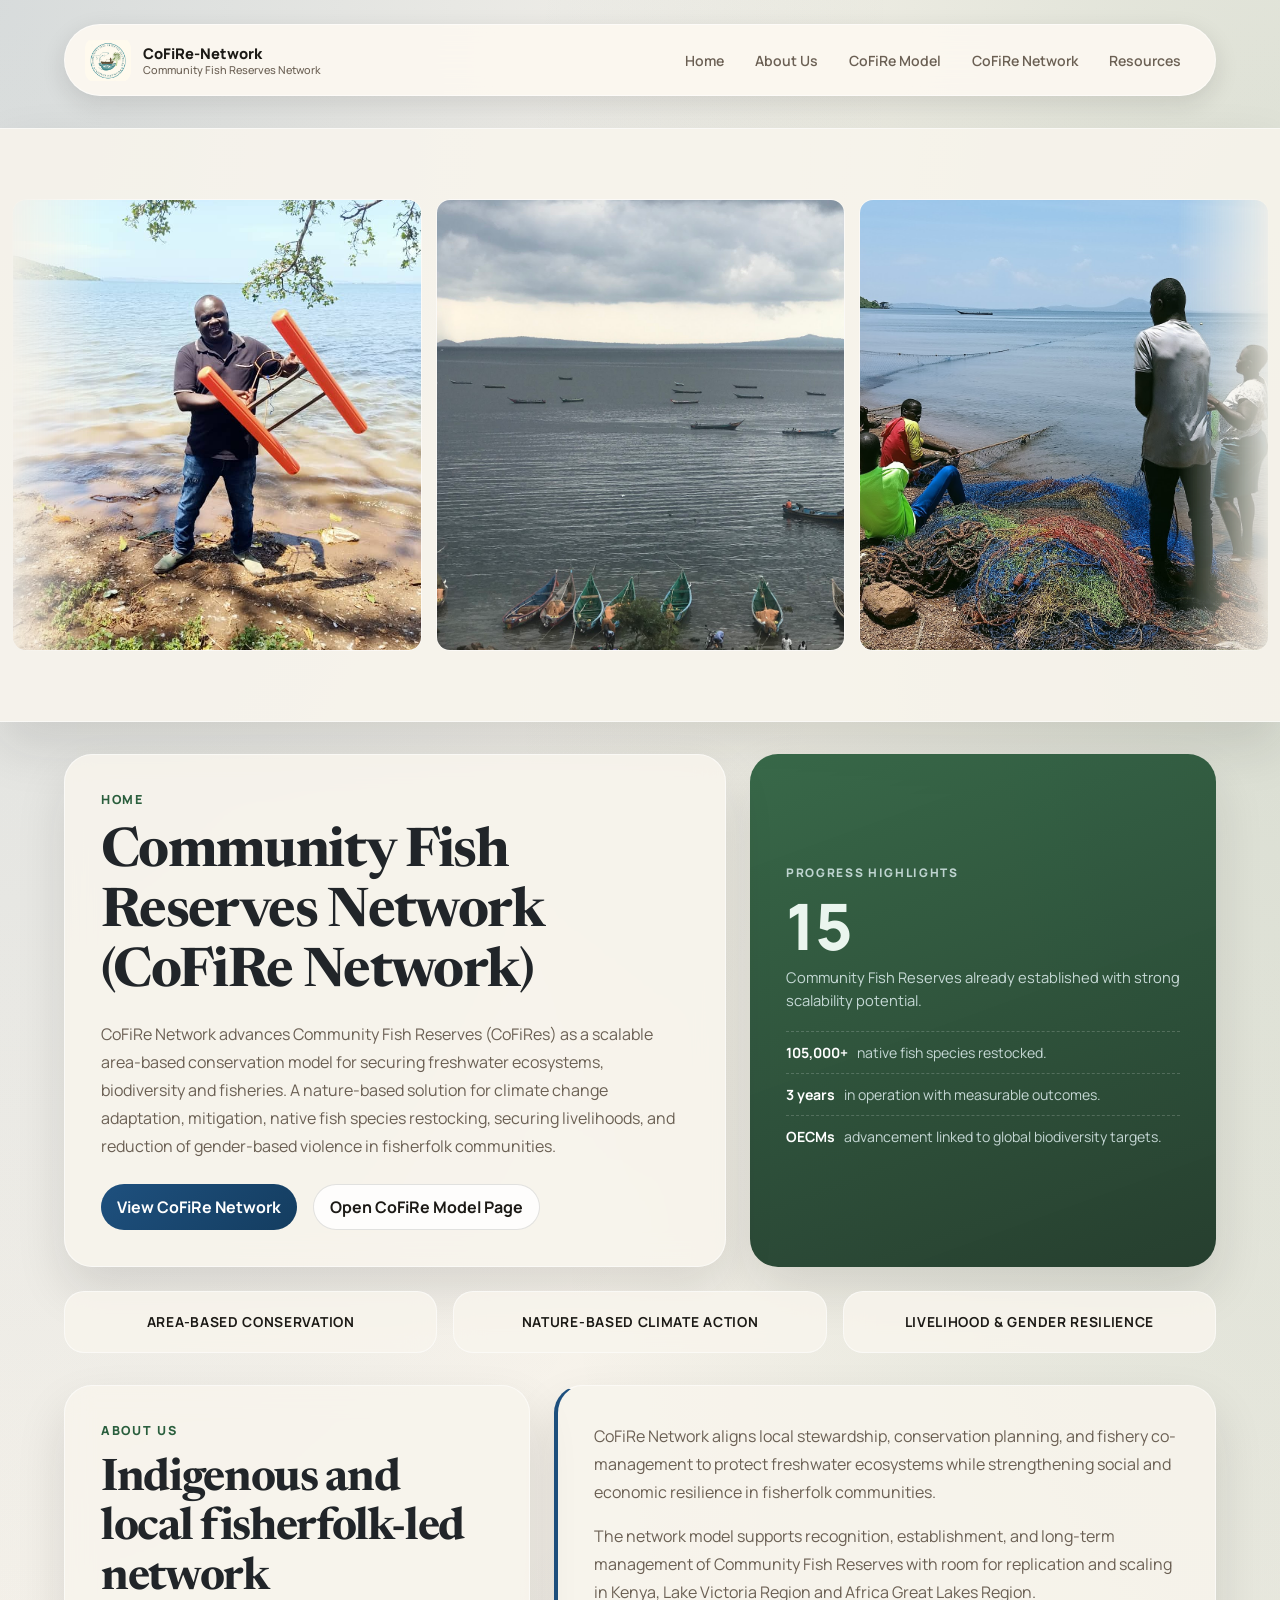
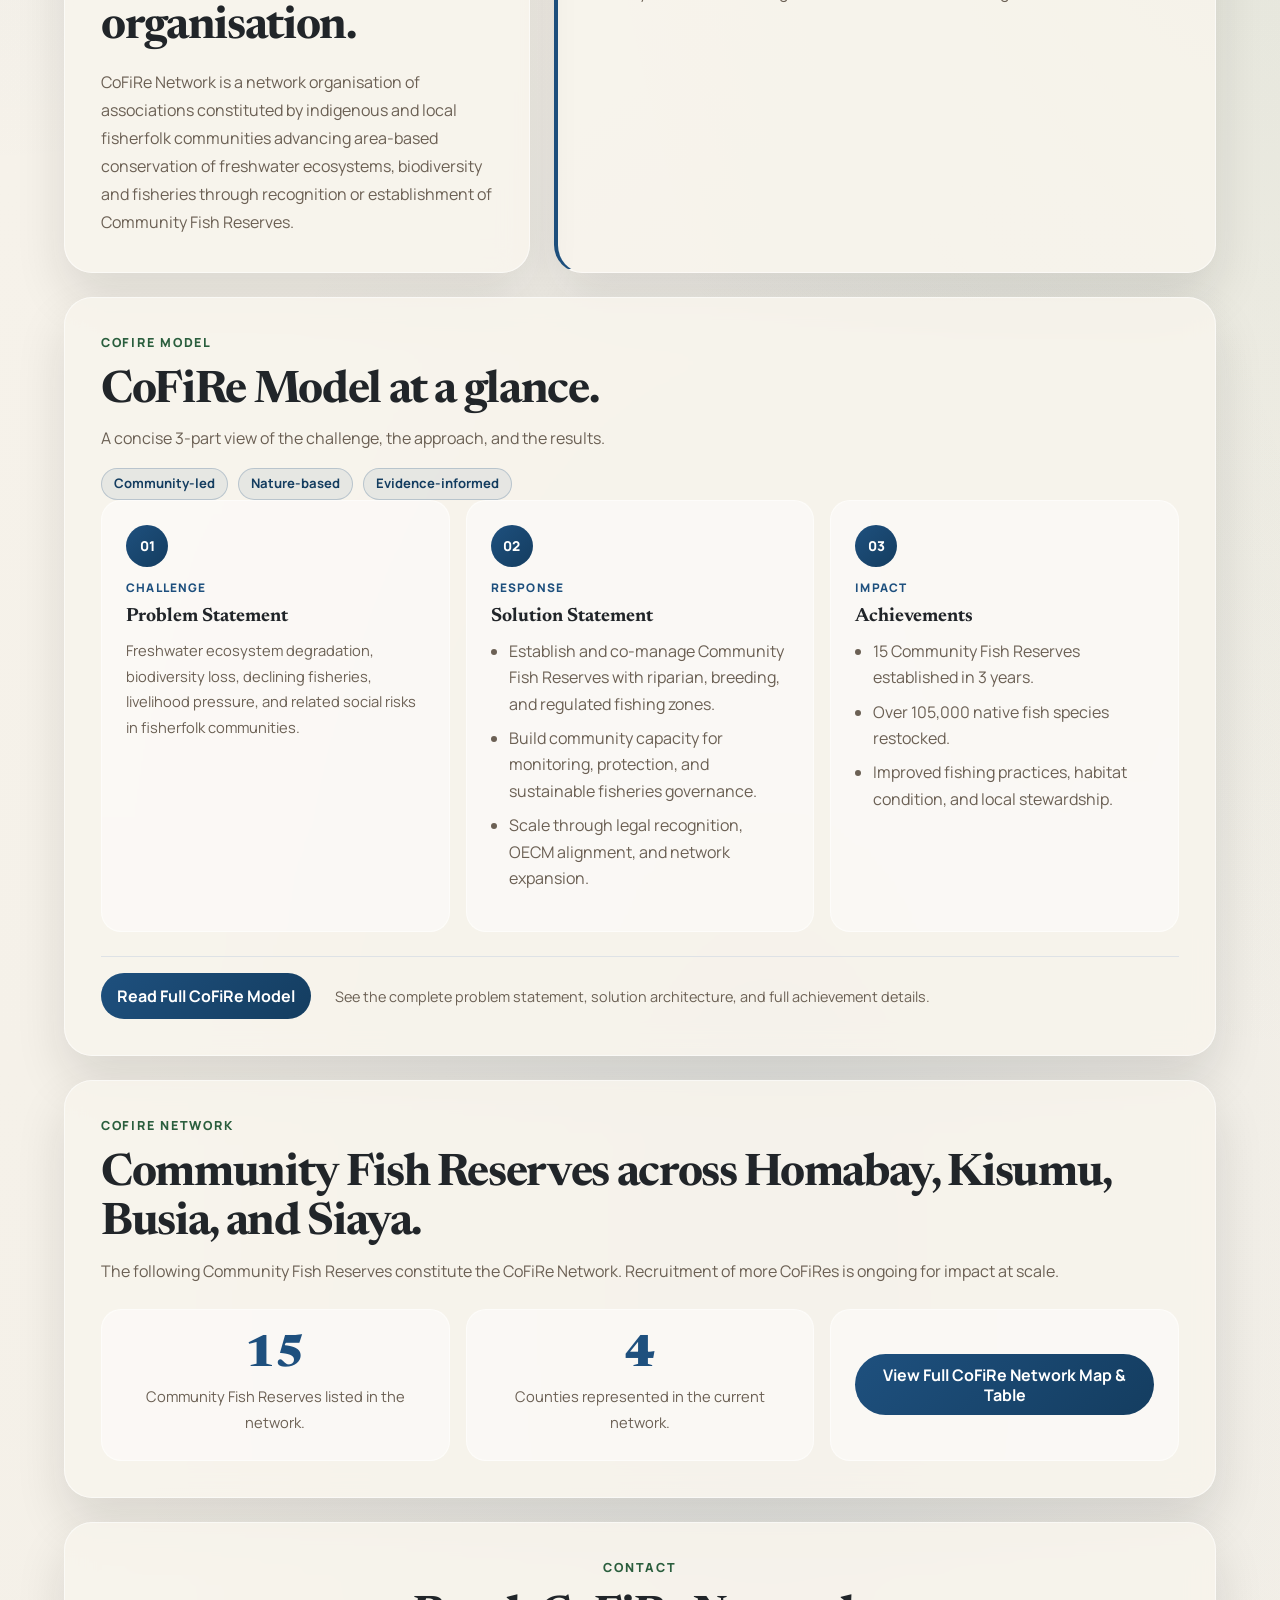
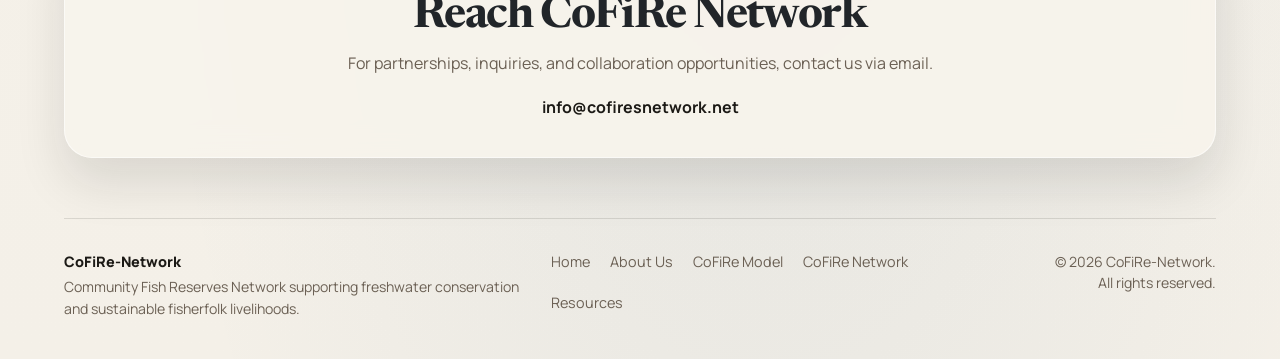
==== commit 79fa26c3: "adding logo in head" ====
--- a/index.html
+++ b/index.html
@@ -8,6 +8,7 @@
     <meta http-equiv="Expires" content="0" />
     <title>CoFiRe-Network | Community Fish Reserves Network</title>
     <meta name="description" content="Community Fish Reserves Network (CoFiRe-Network) supports community-led freshwater conservation, sustainable fishing livelihoods, and ecosystem protection." />
+    <link rel="icon" type="image/png" href="images/logo_main.png" />
     <link rel="preconnect" href="https://fonts.googleapis.com" />
     <link rel="preconnect" href="https://fonts.gstatic.com" crossorigin />
     <link href="https://fonts.googleapis.com/css2?family=Manrope:wght@400;500;700;800&family=Newsreader:opsz,wght@6..72,500;6..72,700&display=swap" rel="stylesheet" />
--- a/css/index.css
+++ b/css/index.css
@@ -60,16 +60,11 @@
   text-decoration: none;
 }
 
-.brand-mark {
-  display: inline-grid;
-  place-items: center;
-  width: 38px;
-  height: 38px;
-  border-radius: 50%;
-  color: #fff;
-  background: linear-gradient(135deg, var(--accent), var(--forest));
-  font-size: 0.9rem;
-  font-weight: 800;
+.brand-logo {
+  width: 46px;
+  height: 46px;
+  object-fit: contain;
+  border-radius: 12px;
   flex-shrink: 0;
 }
 
@@ -407,6 +402,7 @@
 
 /* ===== RESPONSIVE ===== */
 @media (max-width: 768px) {
+  .brand-logo { width: 38px; height: 38px; }
   .btn { width: 100%; }
   .manifesto-strip { grid-template-columns: 1fr; }
   .photo-item { width: 230px; }
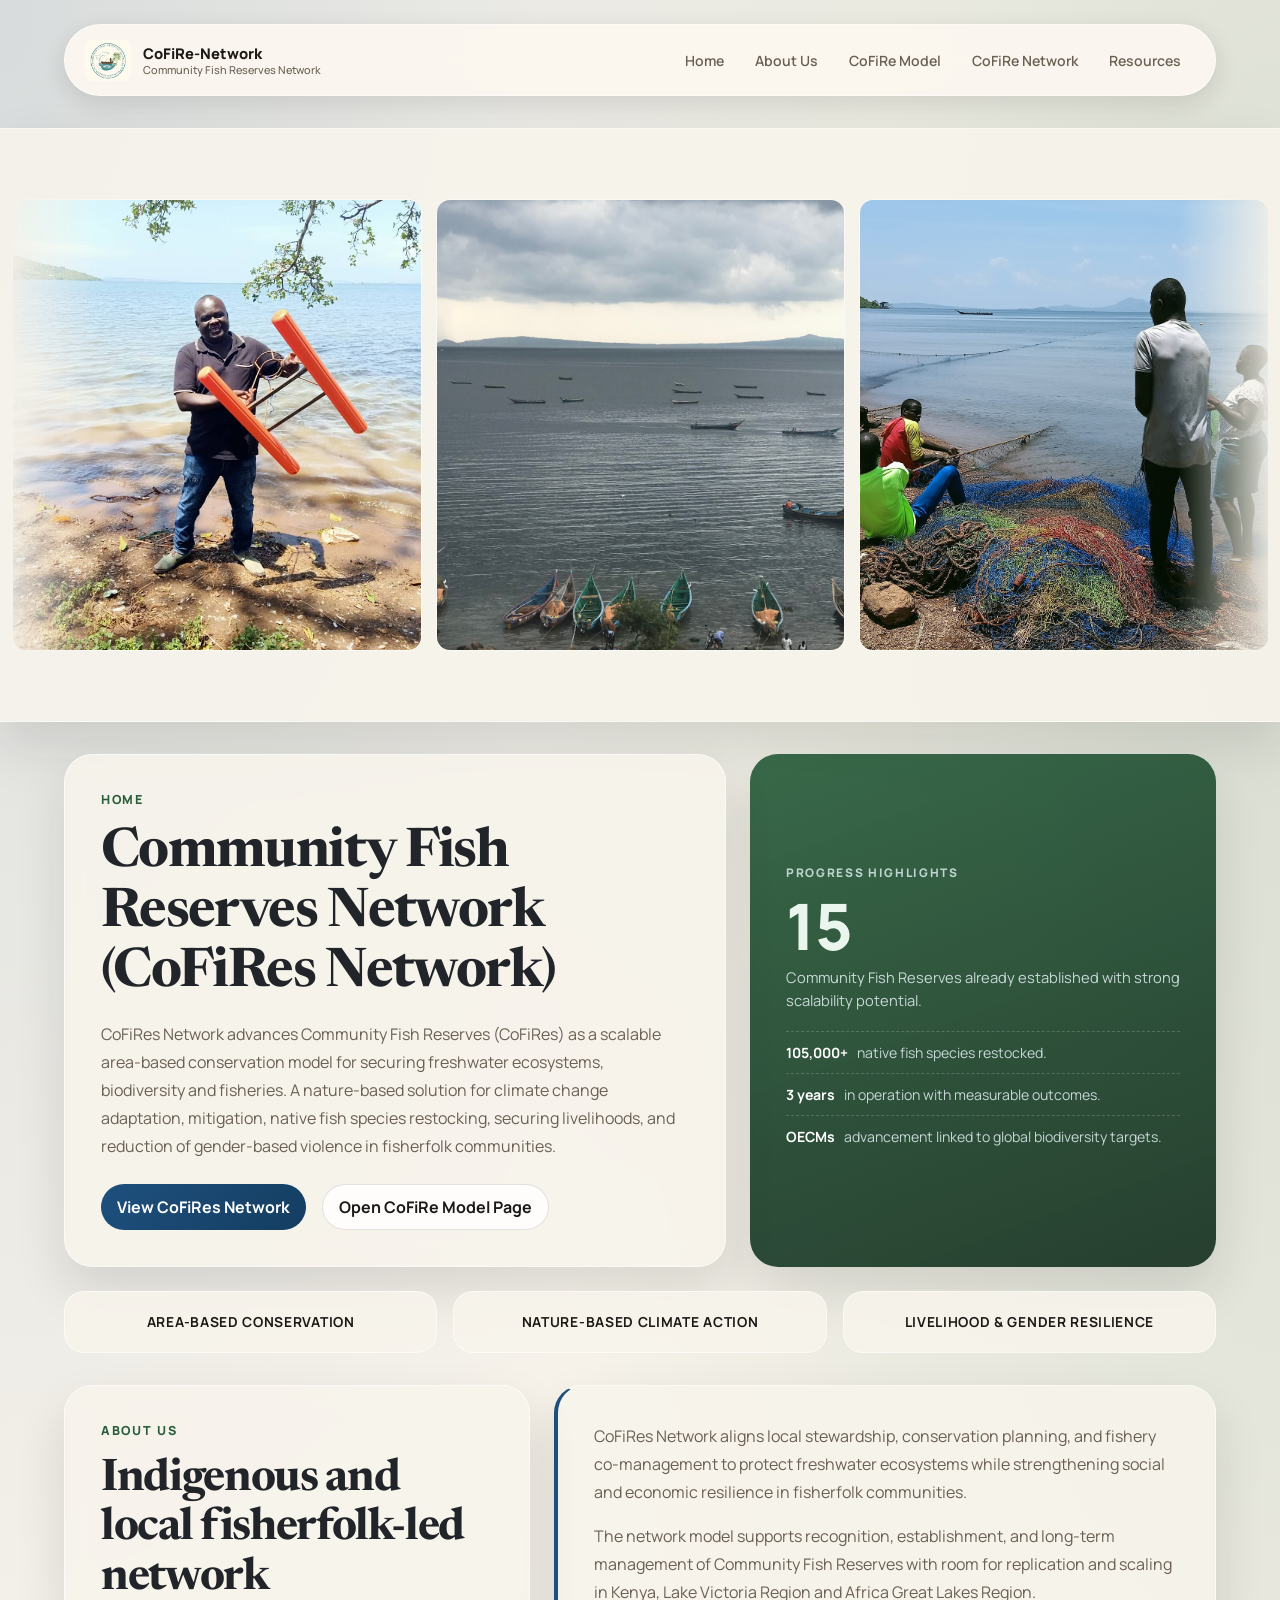
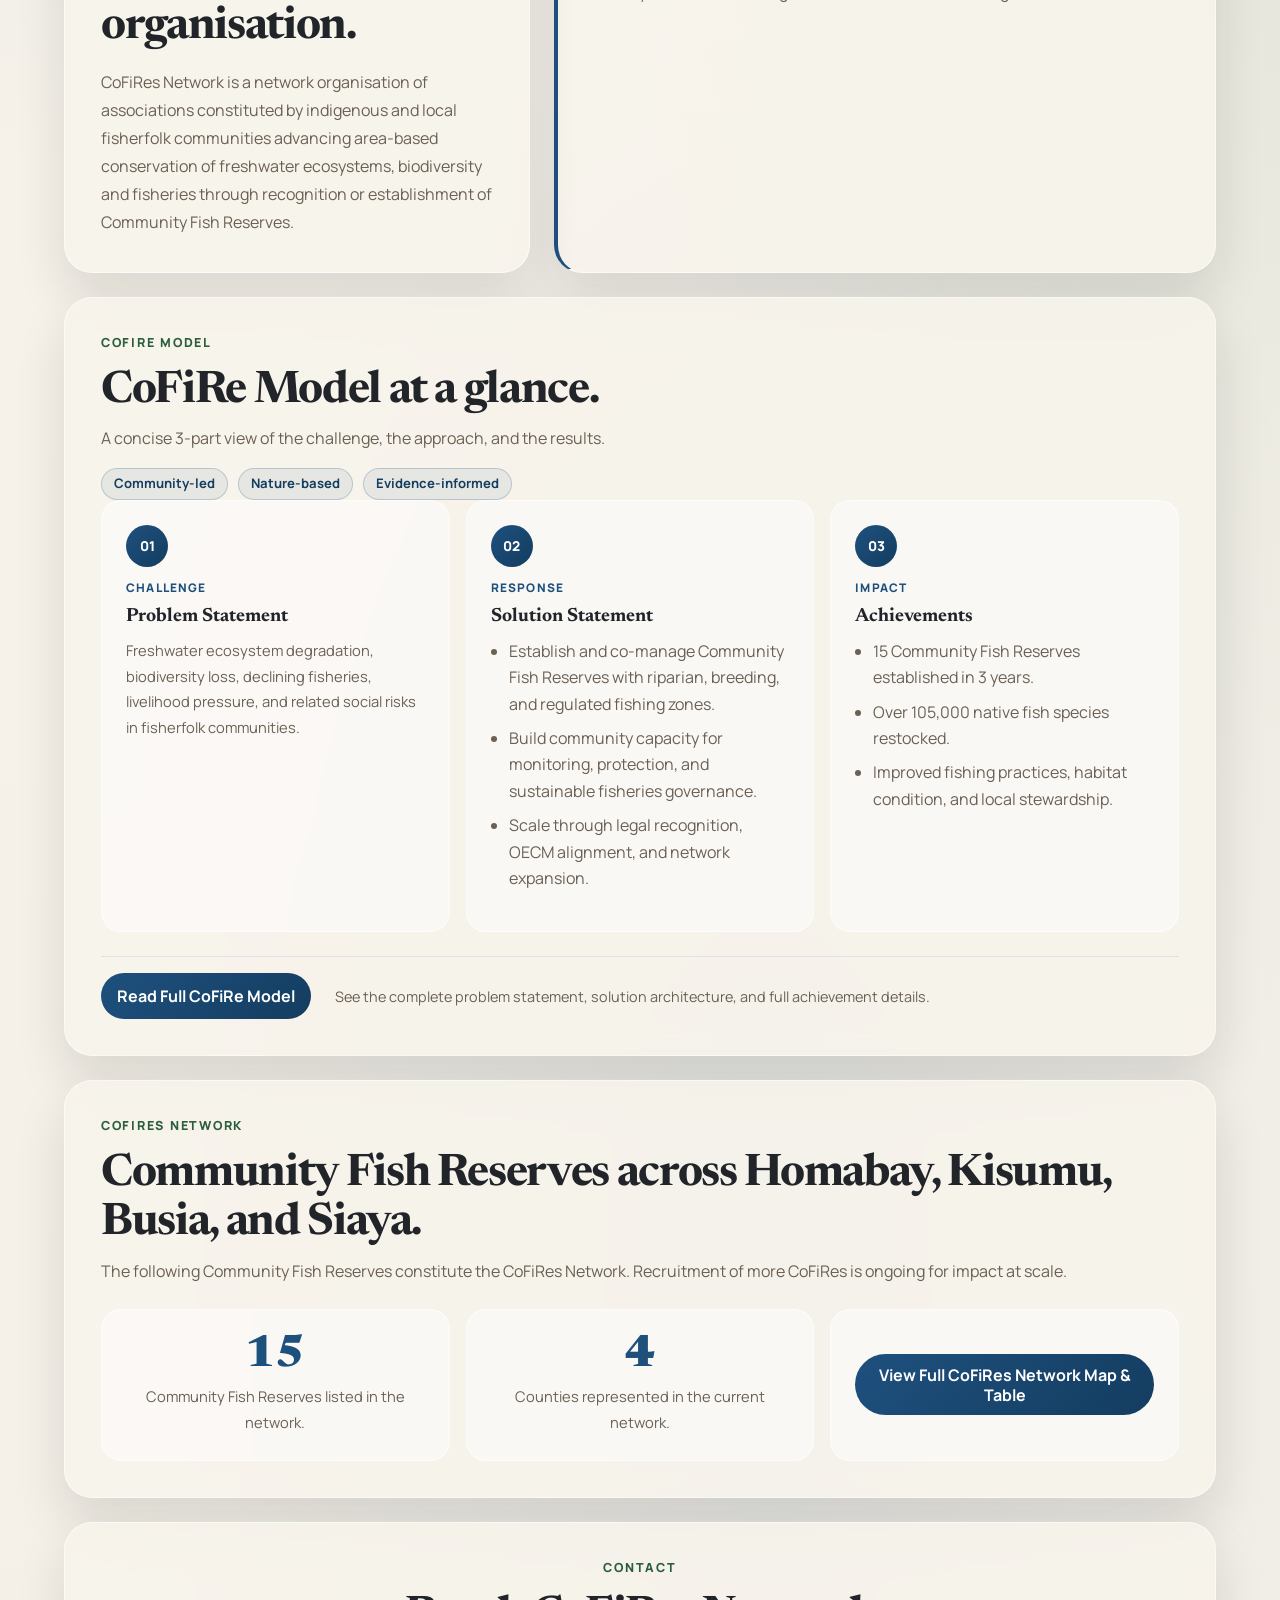
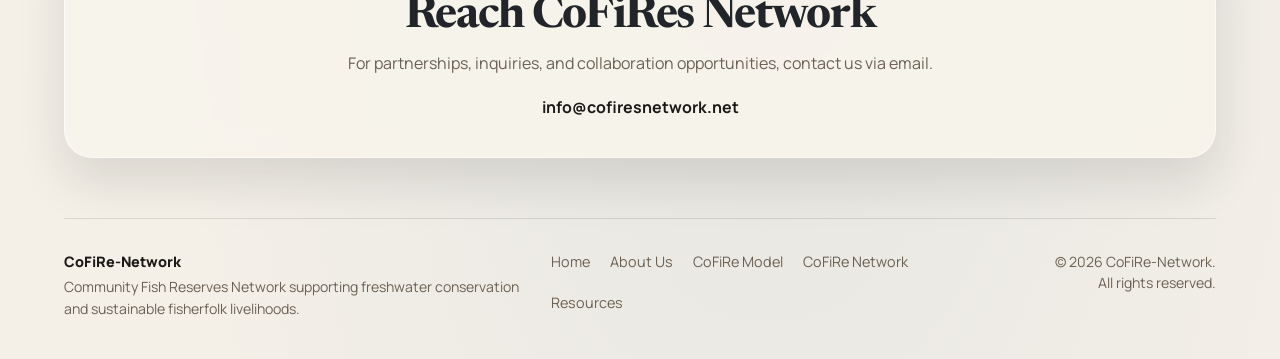
==== commit 5a6f1380: "s to cofire" ====
--- a/index.html
+++ b/index.html
@@ -6,8 +6,8 @@
     <meta http-equiv="Cache-Control" content="no-cache, no-store, must-revalidate" />
     <meta http-equiv="Pragma" content="no-cache" />
     <meta http-equiv="Expires" content="0" />
-    <title>CoFiRe-Network | Community Fish Reserves Network</title>
-    <meta name="description" content="Community Fish Reserves Network (CoFiRe-Network) supports community-led freshwater conservation, sustainable fishing livelihoods, and ecosystem protection." />
+    <title>CoFiRes-Network | Community Fish Reserves Network</title>
+    <meta name="description" content="Community Fish Reserves Network (CoFiRes-Network) supports community-led freshwater conservation, sustainable fishing livelihoods, and ecosystem protection." />
     <link rel="icon" type="image/png" href="images/logo_main.png" />
     <link rel="preconnect" href="https://fonts.googleapis.com" />
     <link rel="preconnect" href="https://fonts.gstatic.com" crossorigin />
@@ -53,12 +53,12 @@
               <div class="card h-100">
                 <div class="card-body d-flex flex-column justify-content-center">
                   <p class="eyebrow">Home</p>
-                  <h1 class="mb-3">Community Fish Reserves Network (CoFiRe Network)</h1>
+                  <h1 class="mb-3">Community Fish Reserves Network (CoFiRes Network)</h1>
                   <p class="section-lead mb-3">
-                    CoFiRe Network advances Community Fish Reserves (CoFiRes) as a scalable area-based conservation model for securing freshwater ecosystems, biodiversity and fisheries. A nature-based solution for climate change adaptation, mitigation, native fish species restocking, securing livelihoods, and reduction of gender-based violence in fisherfolk communities.
+                    CoFiRes Network advances Community Fish Reserves (CoFiRes) as a scalable area-based conservation model for securing freshwater ecosystems, biodiversity and fisheries. A nature-based solution for climate change adaptation, mitigation, native fish species restocking, securing livelihoods, and reduction of gender-based violence in fisherfolk communities.
                   </p>
                   <div class="d-flex flex-wrap gap-3 mt-2">
-                    <a class="btn btn-primary" href="cofire-network.html">View CoFiRe Network</a>
+                    <a class="btn btn-primary" href="cofire-network.html">View CoFiRes Network</a>
                     <a class="btn btn-outline-secondary" href="cofire-model.html">Open CoFiRe Model Page</a>
                   </div>
                 </div>
@@ -95,7 +95,7 @@
                             <p class="eyebrow">About Us</p>
                             <h2 class="mb-3">Indigenous and local fisherfolk-led network organisation.</h2>
                             <p class="section-lead mb-0">
-                                CoFiRe Network is a network organisation of associations constituted by indigenous and local fisherfolk communities advancing area-based conservation of freshwater ecosystems, biodiversity and fisheries through recognition or establishment of Community Fish Reserves.
+                                CoFiRes Network is a network organisation of associations constituted by indigenous and local fisherfolk communities advancing area-based conservation of freshwater ecosystems, biodiversity and fisheries through recognition or establishment of Community Fish Reserves.
                             </p>
                         </div>
                     </div>
@@ -104,7 +104,7 @@
                 <div class="col-lg-7 d-flex">
                     <div class="section-body flex-fill">
                         <p>
-                            CoFiRe Network aligns local stewardship, conservation planning, and fishery co-management to protect freshwater ecosystems while strengthening social and economic resilience in fisherfolk communities.
+                            CoFiRes Network aligns local stewardship, conservation planning, and fishery co-management to protect freshwater ecosystems while strengthening social and economic resilience in fisherfolk communities.
                         </p>
                         <p>
                             The network model supports recognition, establishment, and long-term management of Community Fish Reserves with room for replication and scaling in Kenya, Lake Victoria Region and Africa Great Lakes Region.
@@ -171,9 +171,9 @@
         <section class="mb-4 reveal" id="network">
           <div class="card">
             <div class="card-body">
-              <p class="eyebrow">CoFiRe Network</p>
+              <p class="eyebrow">CoFiRes Network</p>
               <h2 class="mb-2">Community Fish Reserves across Homabay, Kisumu, Busia, and Siaya.</h2>
-              <p class="section-lead mb-4">The following Community Fish Reserves constitute the CoFiRe Network. Recruitment of more CoFiRes is ongoing for impact at scale.</p>
+              <p class="section-lead mb-4">The following Community Fish Reserves constitute the CoFiRes Network. Recruitment of more CoFiRes is ongoing for impact at scale.</p>
               <div class="row g-3">
                 <div class="col-md-4">
                   <div class="impact-stat text-center">
@@ -189,7 +189,7 @@
                 </div>
                 <div class="col-md-4">
                   <div class="impact-stat d-flex flex-column justify-content-center">
-                    <a href="cofire-network.html" class="btn btn-primary w-100">View Full CoFiRe Network Map &amp; Table</a>
+                    <a href="cofire-network.html" class="btn btn-primary w-100">View Full CoFiRes Network Map &amp; Table</a>
                   </div>
                 </div>
               </div>
@@ -201,7 +201,7 @@
           <div class="card">
             <div class="card-body text-center">
               <p class="eyebrow">Contact</p>
-              <h2 class="mb-2">Reach CoFiRe Network</h2>
+              <h2 class="mb-2">Reach CoFiRes Network</h2>
               <p class="section-lead mb-3">For partnerships, inquiries, and collaboration opportunities, contact us via email.</p>
               <a class="section-lead mb-0 d-inline-block" href="mailto:info@cofiresnetwork.net" style="font-size:1rem;font-weight:700;color:var(--text);">info@cofiresnetwork.net</a>
             </div>
